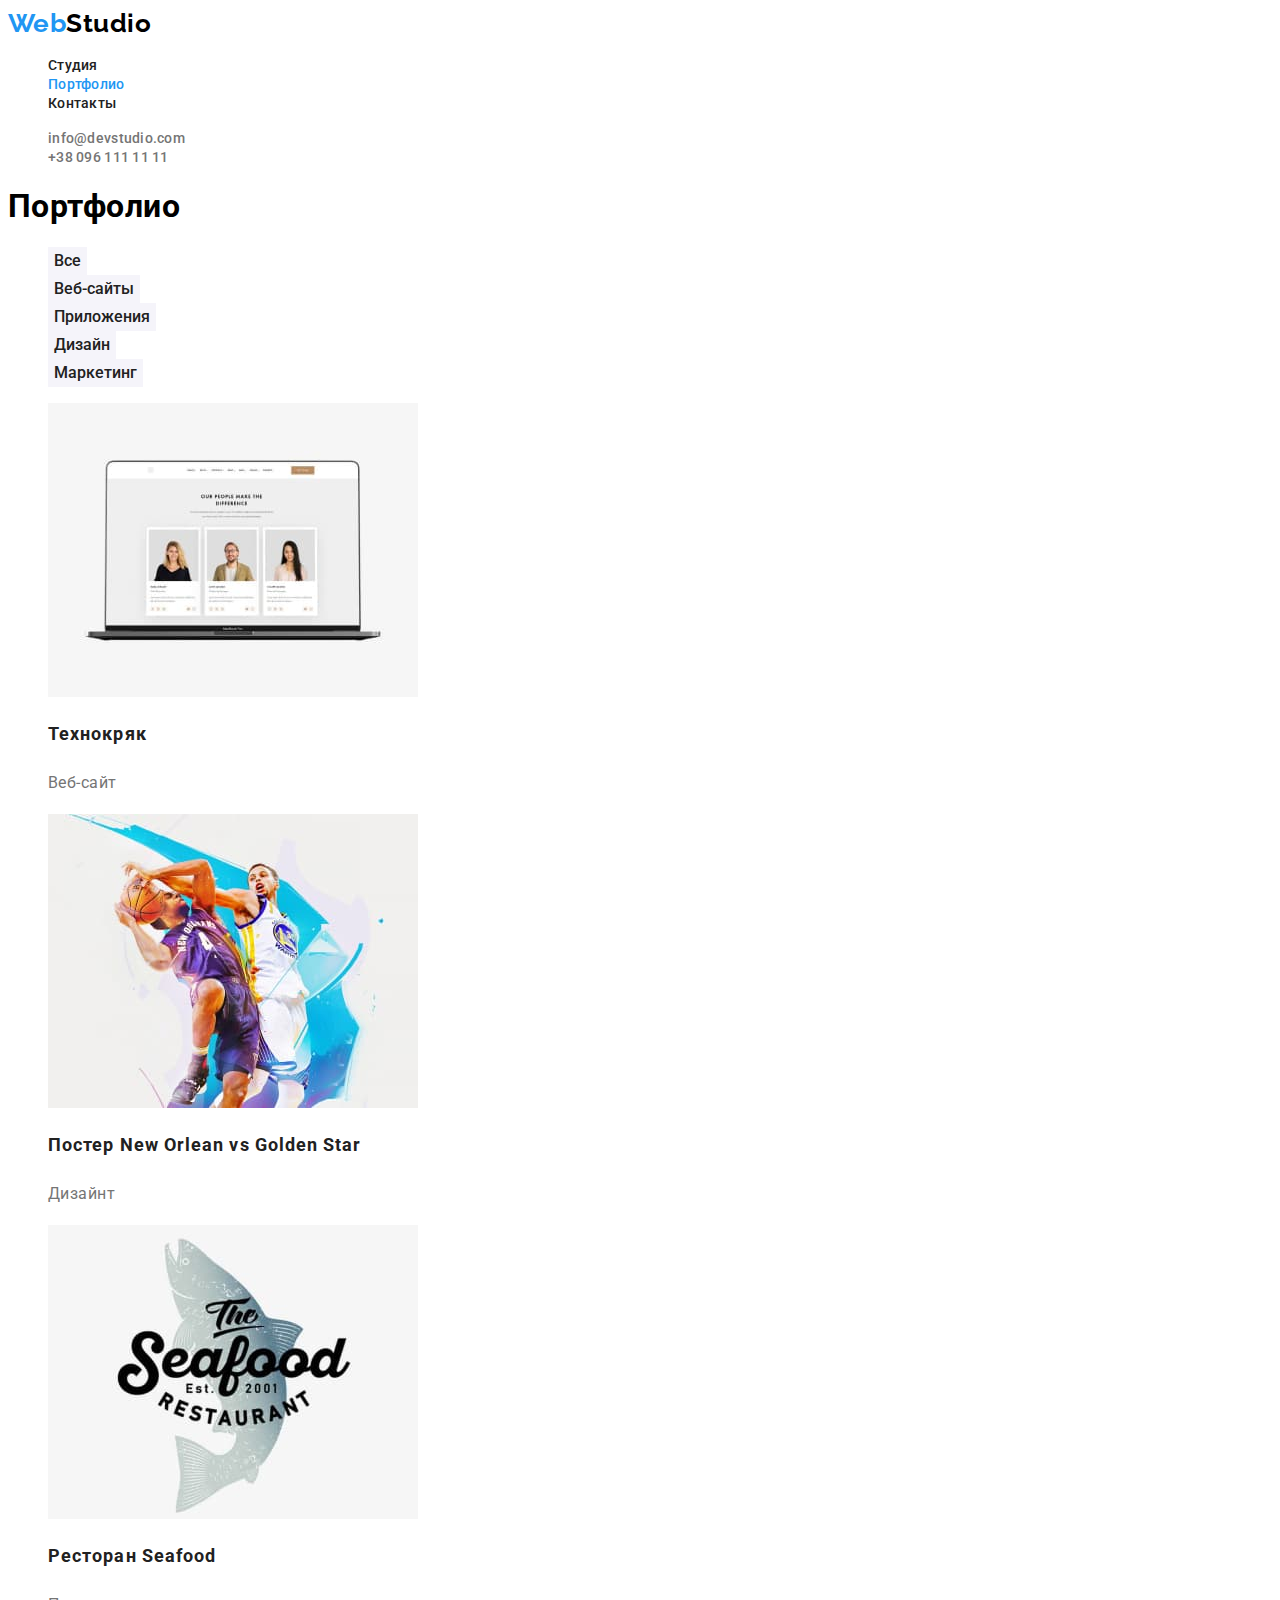
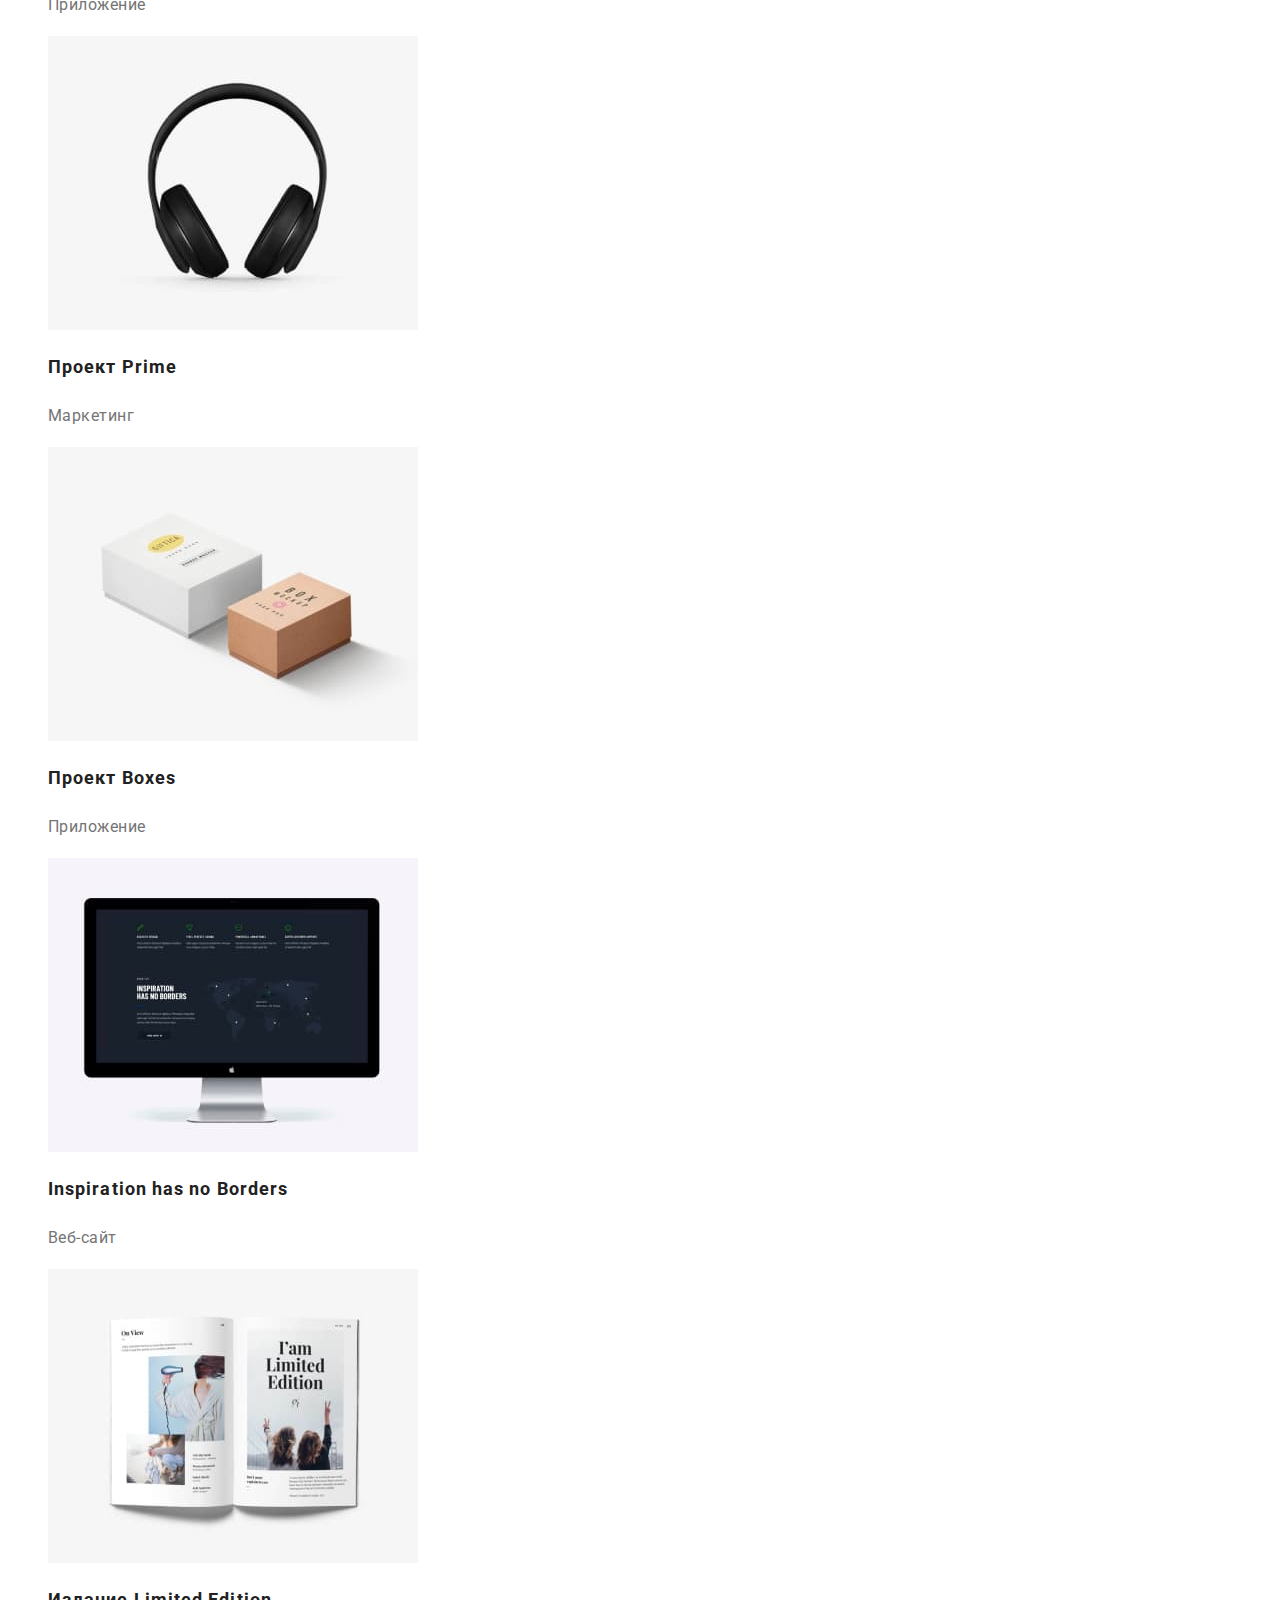
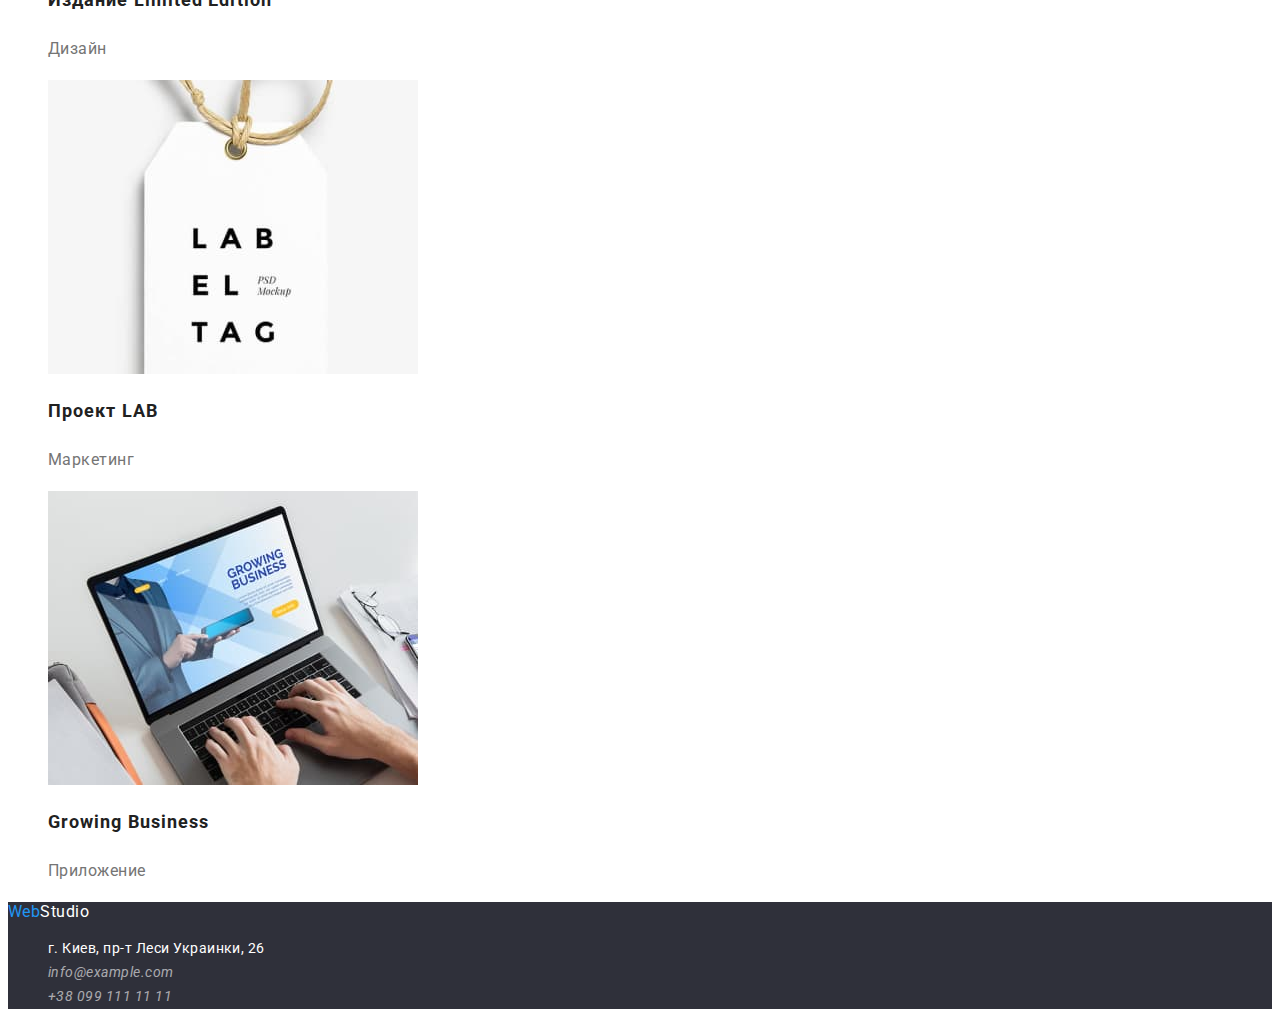
==== portfolio.html @ 9261a801 "new repository hw 03" ====
<!DOCTYPE html>
<html lang="ru">
  <head>
    <meta charset="UTF-8" />
    <meta http-equiv="X-UA-Compatible" content="IE=edge" />
    <meta name="viewport" content="width=device-width, initial-scale=1.0" />
    <title>Document</title>
    <link
      href="https://fonts.googleapis.com/css2?family=Raleway:wght@700&family=Roboto:wght@400;500;700;900&display=swap"
      rel="stylesheet"
    />
    <link rel="stylesheet" href="./css/styles.css" />
  </head>
  <body class="body">
    <!-- хедер -->
    <header class="site-heder">
      <nav>
        <a href="./index.html" class="logo"
          ><span class="logo-web">Web</span><span class="logo-studio">Studio</span></a
        >
        <ul>
          <li><a class="link-nav" href="./index.html">Студия</a></li>
          <li><a class="link-nav current" href="">Портфолио</a></li>
          <li><a class="link-nav" href="">Контакты</a></li>
        </ul>
      </nav>

      <ul>
        <li><a class="link-auth" href="mailto:info@devstudio.com">info@devstudio.com</a></li>
        <li><a class="link-auth" href="tel:+380961111111">+38 096 111 11 11</a></li>
      </ul>
    </header>
    <!-- розділ мейн -->
    <main>
      <!-- Портфолио -->
      <section>
        <h1>Портфолио</h1>
        <ul>
          <li><button class="btn" type="button">Все</button></li>
          <li><button class="btn" type="button">Веб-сайты</button></li>
          <li><button class="btn" type="button">Приложения</button></li>
          <li><button class="btn" type="button">Дизайн</button></li>
          <li><button class="btn" type="button">Маркетинг</button></li>
        </ul>
        <ul>
          <li>
            <a href="">
              <img src="./images/macbook.jpg" alt="people make the difference" width="370" />
              <h2 class="title-portfolio">Технокряк</h2>
              <p class="page-portfolio">Веб-сайт</p></a
            >
          </li>
          <li>
            <a href="">
              <img src="./images/basketball.jpg" alt="dynamic game" width="370" />
              <h2 class="title-portfolio">Постер New Orlean vs Golden Star</h2>
              <p class="page-portfolio">Дизайнт</p></a
            >
          </li>
          <li>
            <a href="">
              <img src="./images/restourant.jpg" alt="restaurant sign" width="370" />
              <h2 class="title-portfolio">Ресторан Seafood</h2>
              <p class="page-portfolio">Приложение</p></a
            >
          </li>
          <li>
            <a href="">
              <img src="./images/earphones.jpg" alt="black earphones" width="370" />
              <h2 class="title-portfolio">Проект Prime</h2>
              <p class="page-portfolio">Маркетинг</p></a
            >
          </li>
          <li>
            <a href="">
              <img src="./images/boxes.jpg" alt="two boxes" width="370" />
              <h2 class="title-portfolio">Проект Boxes</h2>
              <p class="page-portfolio">Приложение</p></a
            >
          </li>
          <li>
            <a href="">
              <img src="./images/monitor.jpg" alt="Inspiration" width="370" />
              <h2 class="title-portfolio">Inspiration has no Borders</h2>
              <p class="page-portfolio">Веб-сайт</p></a
            >
          </li>
          <li>
            <a href="">
              <img src="./images/book.jpg" alt="Limited Edition" width="370" />
              <h2 class="title-portfolio">Издание Limited Edition</h2>
              <p class="page-portfolio">Дизайн</p></a
            >
          </li>
          <li>
            <a href="">
              <img src="./images/labeltag.jpg" alt="label" width="370" />
              <h2 class="title-portfolio">Проект LAB</h2>
              <p class="page-portfolio">Маркетинг</p></a
            >
          </li>
          <li>
            <a href="">
              <img src="./images/notebook.jpg" alt="Growing Business" width="370" />
              <h2 class="title-portfolio">Growing Business</h2>
              <p class="page-portfolio">Приложение</p></a
            >
          </li>
        </ul>
      </section>
    </main>
    <!-- Футер -->
    <footer class="site-footer">
      <a href="./index.html"
        ><span class="logo-web">Web</span><span class="footer-studio">Studio</span></a
      >
      <address>
        <ul>
          <li>
            <a
              class="footer-address"
              href="https://goo.gl/maps/VeayQojqGneW1Sk49"
              target="_blank"
              rel="noreferrer noopener"
              >г. Киев, пр-т Леси Украинки, 26</a
            >
          </li>
          <li><a class="footer-data" href="mailto:info@example.com">info@example.com</a></li>
          <li><a class="footer-data" href="tel:+380991111111">+38 099 111 11 11</a></li>
        </ul>
      </address>
    </footer>
  </body>
</html>
---- css/styles.css ----
/* primary-text-color  #212121
secondary-text-color #757575
background-color #2196F3 #000000*/

:root {
    --primary-text-color: #212121;
    --secondary-text-color: #757575;
    --bg-hover-logo: #2196F3
}

/* BODY */
.body {
    --primary-text-color: #212121;
    font-family: Roboto, sans-serif;
    letter-spacing: 0.03em
}

a {text-decoration: none;}

ul {
    list-style: none;
}

/* HEDER */
.site-heder {
    background-color: #FFFFFF;
}
/* logo */
.logo-web {
    color: var(--bg-hover-logo);
}
.logo-studio {
    color: #000000;
}
.logo {
    font-family: 'Raleway';
        font-weight: 700;
        font-size: 26px;
        line-height: 1.19;

        text-decoration: none;
}

/* link-nav */
.link-nav {
    color: var(--primary-text-color);
  
        font-weight: 500;
        font-size: 14px;
        line-height: 1.14;
        letter-spacing: 0.02em;
        }
.link-nav.current {
    color: var(--bg-hover-logo);
}

.link-nav:hover,
.link-nav:focus {
    color: var(--bg-hover-logo);
}
/* link-auth */
.link-auth {
    color: var(--secondary-text-color);

        font-weight: 500;
        font-size: 14px;
        line-height: 1.14;
        letter-spacing: 0.02em;
}

.link-auth:hover,
.link-auth:focus {
    color: var(--bg-hover-logo);
}

/* HYRO */
.hyro {
    background-color: #2F303A;
}
.hyro-text {
    color: #FFFFFF;

        font-weight: 900;
        font-size: 44px;
        line-height: 1.36;
        text-align: center;
        letter-spacing: 0.06em;
        text-transform: uppercase;
}
.hyro-button {
    background-color: var(--bg-hover-logo);
    color: #FFFFFF;
    border: none;
    cursor: pointer;

        font-weight: 700;
        font-size: 16px;
        line-height: 1.88;
        letter-spacing: 0.06em;
        font-family: inherit;
  
}
/* about company */

.title-section {
    color: var(--primary-text-color);

        font-weight: 700;
        font-size: 14px;
        line-height: 1.14;
        text-transform: uppercase;
}
.text-section {
    color: var(--secondary-text-color);

        font-weight: 400;
        font-size: 14px;
        line-height: 1.71;
}
/* work */
.work {
    color: var(--primary-text-color);

        font-weight: 700;
        font-size: 36px;
        line-height: 1.17;
        text-align: center;
}
/* Team */
.team {
    background-color: #F5F4FA;

}
.title-team {
    color: var(--primary-text-color);

        font-weight: 700;
        font-size: 36px;
        line-height: 1.17;
        text-align: center;
}

.title-name {

        font-weight: 500;
        font-size: 16px;
        line-height: 1.19;
        text-align: center;
}
.text-team {
    color: var(--secondary-text-color);

            font-weight: 400;
            font-size: 16px;
            line-height: 1.19;
            text-align: center;
}
/* footer */
.site-footer {
    background-color: #2F303A;
}
.footer-studio {
    color: #FFFFFF;
}
.footer-address {
    color: #FFFFFF;


        font-weight: 400;
        font-size: 14px;
        line-height: 1.71;
        font-style: normal;
}
.footer-data {
    color: rgba(255, 255, 255, 0.6);

        font-weight: 400;
        font-size: 14px;
        line-height: 1.71;
}
.footer-data:hover,
.footer-data:focus {
    color: var(--bg-hover-logo);
}

/* second page */
/* section button */
.btn {background-color: rgba(245, 244, 250, 1);
color: var(--primary-text-color);
border: none;
cursor: pointer;

    font-weight: 500;
    font-size: 16px;
    line-height: 1.63;
    text-align: center;
    font-family: inherit;

}

.btn:hover,
.btn:focus {
    background-color: var(--bg-hover-logo);
    color: rgba(255, 255, 255, 1);
}


/* section portfolio */
.title-portfolio {
    color: var(--primary-text-color);


        font-weight: 700;
        font-size: 18px;
        line-height: 2;
        letter-spacing: 0.06em;
}
.page-portfolio {
    color: var(--secondary-text-color);

        font-weight: 400;
        font-size: 16px;
        line-height: 1.88;

}
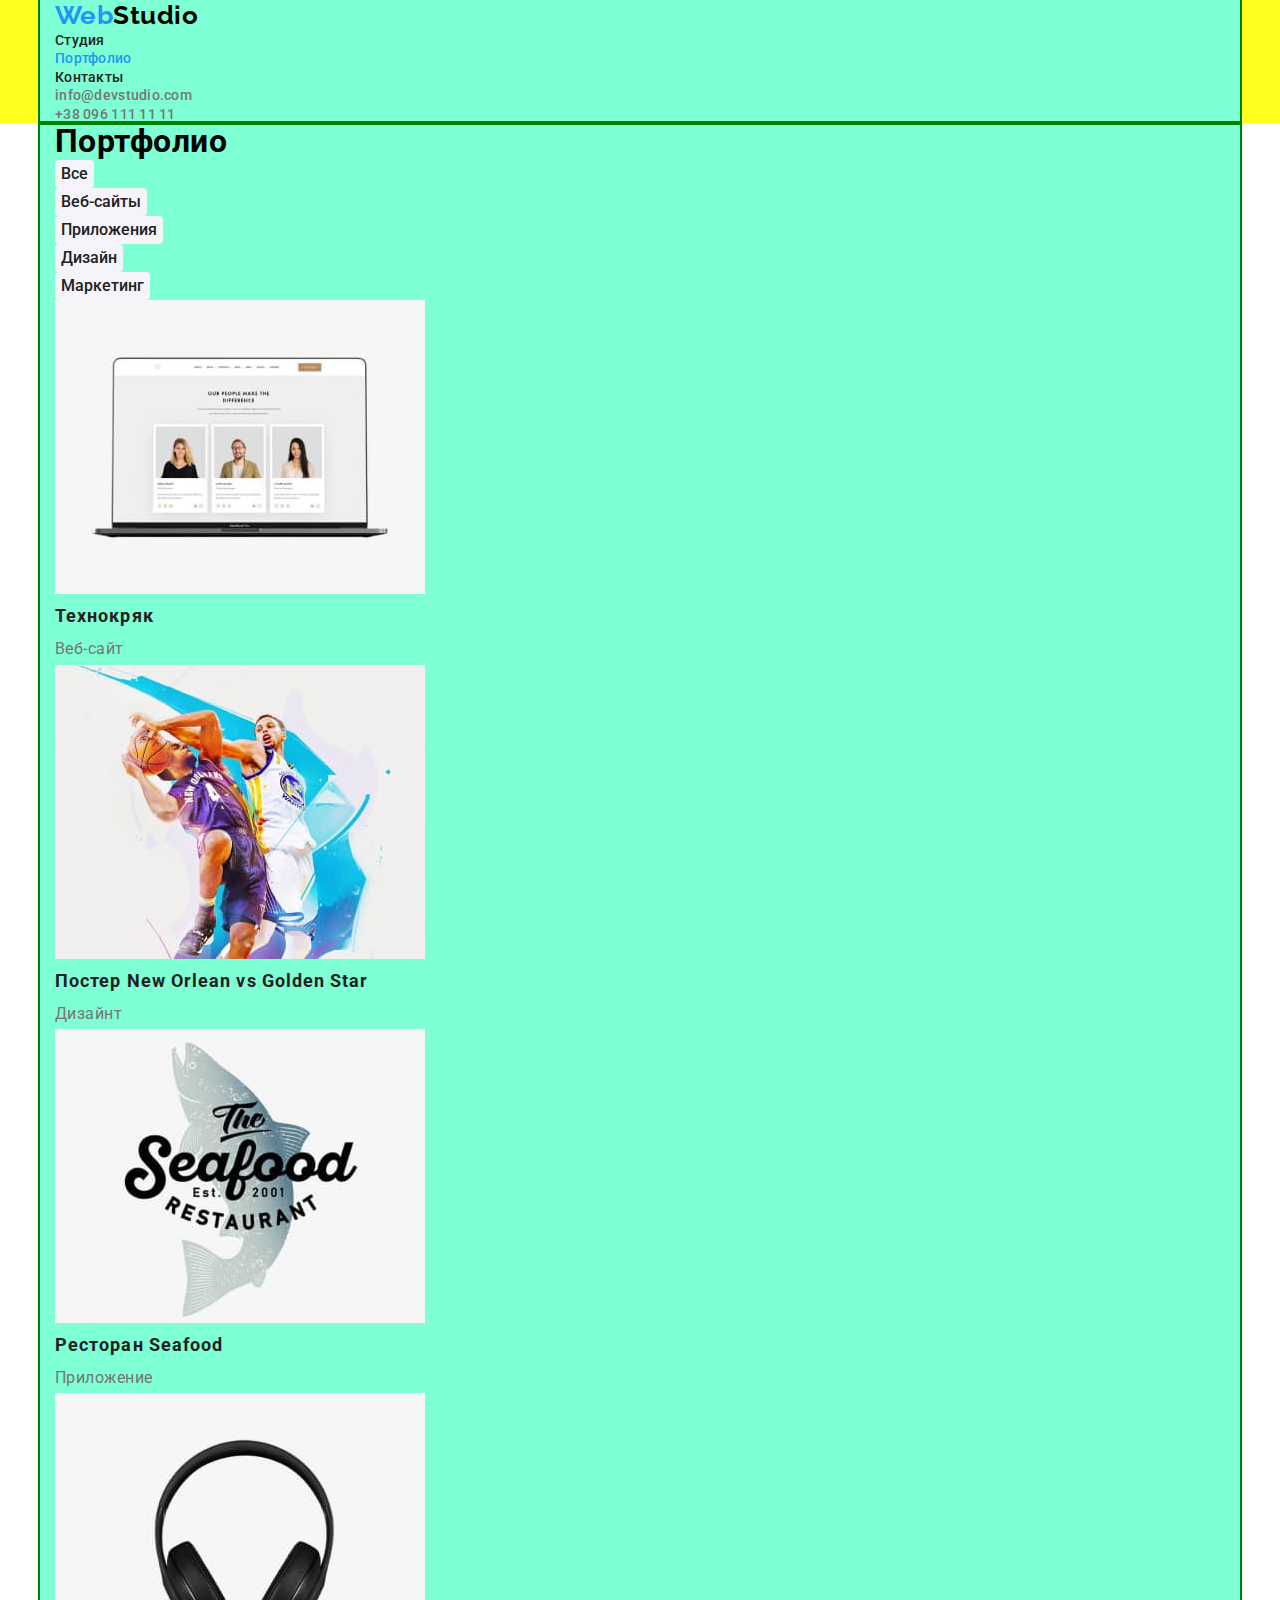
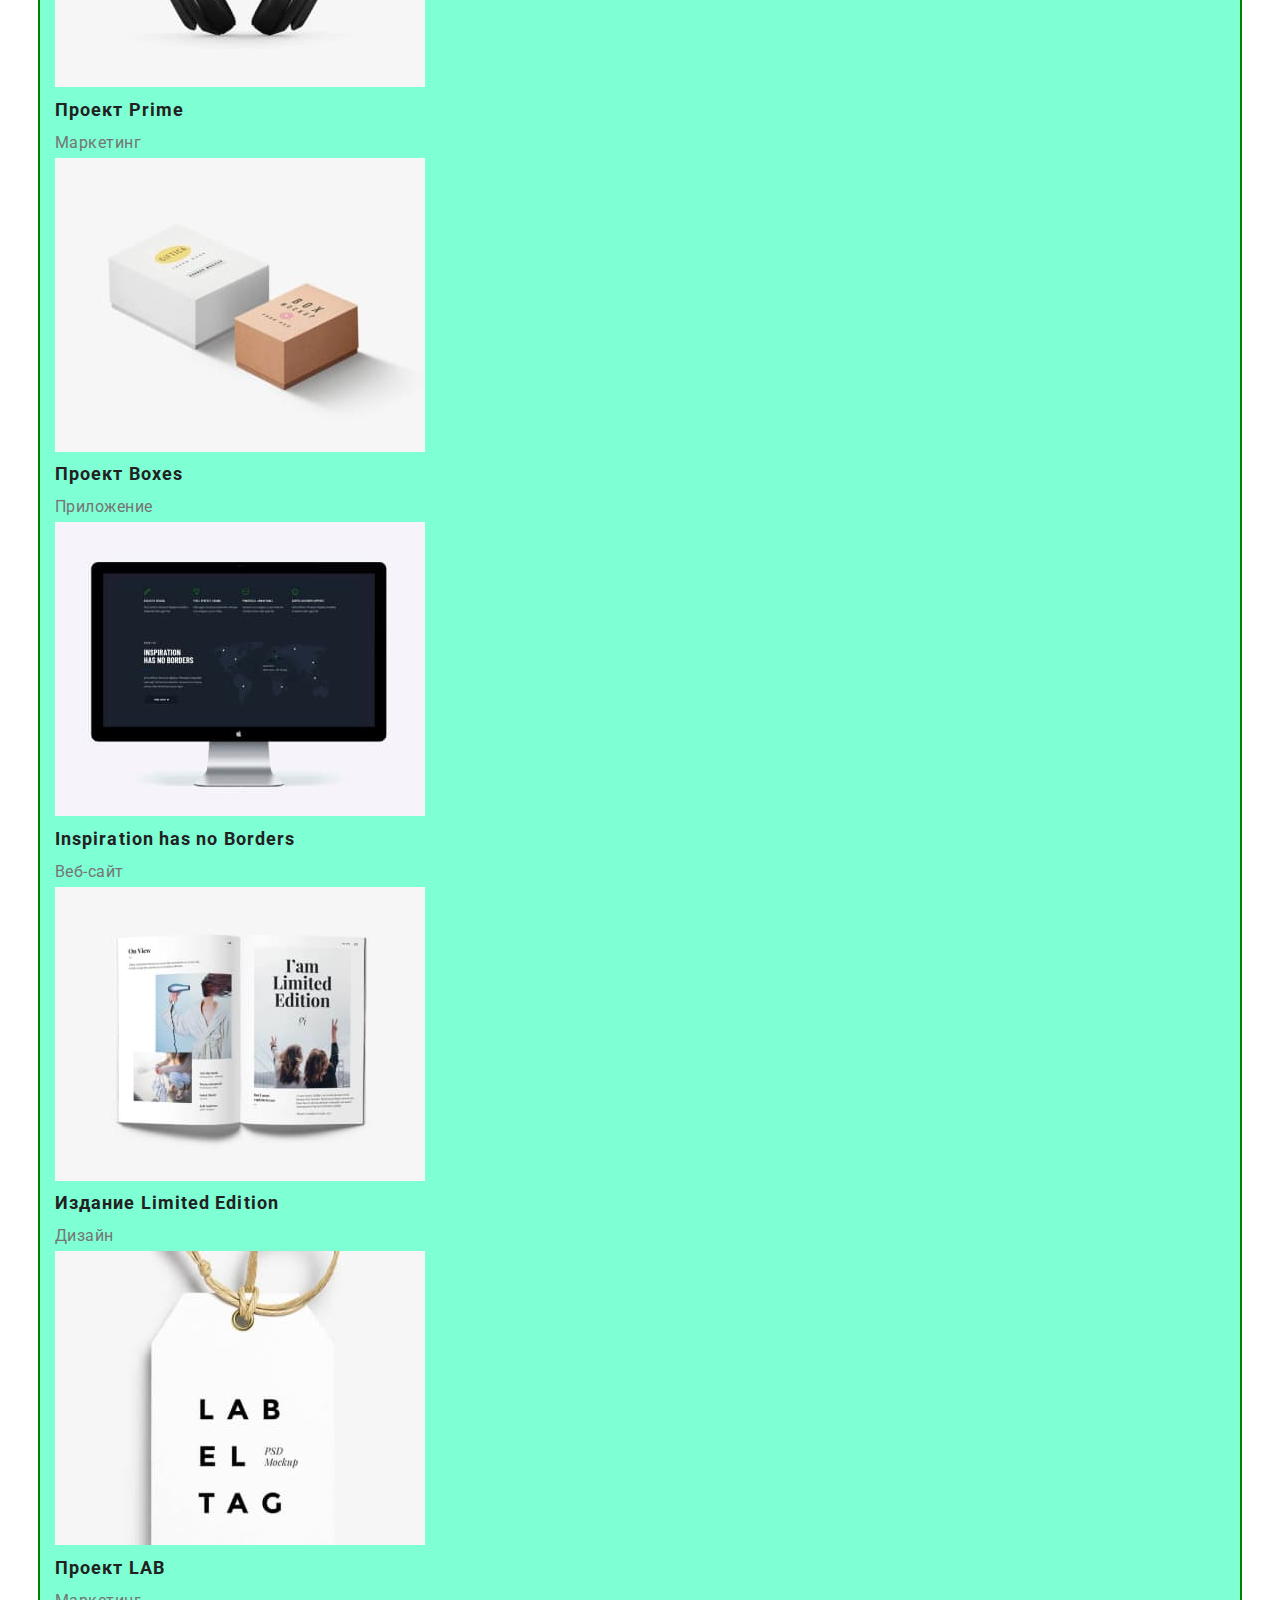
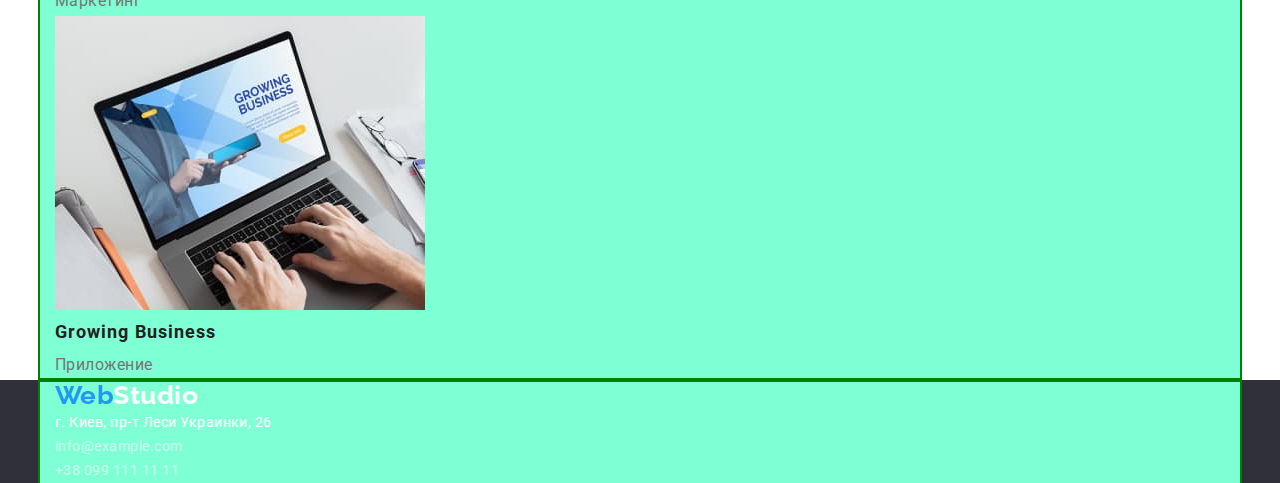
==== commit 5e961cd5: "first part" ====
--- a/portfolio.html
+++ b/portfolio.html
@@ -9,126 +9,136 @@
       href="https://fonts.googleapis.com/css2?family=Raleway:wght@700&family=Roboto:wght@400;500;700;900&display=swap"
       rel="stylesheet"
     />
+    <link
+      rel="stylesheet"
+      href="https://cdnjs.cloudflare.com/ajax/libs/modern-normalize/1.1.0/modern-normalize.min.css"
+    />
     <link rel="stylesheet" href="./css/styles.css" />
   </head>
   <body class="body">
     <!-- хедер -->
     <header class="site-heder">
-      <nav>
-        <a href="./index.html" class="logo"
-          ><span class="logo-web">Web</span><span class="logo-studio">Studio</span></a
-        >
+      <div class="container">
+        <nav>
+          <a href="./index.html" class="logo"
+            ><span class="logo-web">Web</span><span class="logo-studio">Studio</span></a
+          >
+          <ul>
+            <li><a class="link-nav" href="./index.html">Студия</a></li>
+            <li><a class="link-nav current" href="">Портфолио</a></li>
+            <li><a class="link-nav" href="">Контакты</a></li>
+          </ul>
+        </nav>
+
         <ul>
-          <li><a class="link-nav" href="./index.html">Студия</a></li>
-          <li><a class="link-nav current" href="">Портфолио</a></li>
-          <li><a class="link-nav" href="">Контакты</a></li>
+          <li><a class="link-auth" href="mailto:info@devstudio.com">info@devstudio.com</a></li>
+          <li><a class="link-auth" href="tel:+380961111111">+38 096 111 11 11</a></li>
         </ul>
-      </nav>
-
-      <ul>
-        <li><a class="link-auth" href="mailto:info@devstudio.com">info@devstudio.com</a></li>
-        <li><a class="link-auth" href="tel:+380961111111">+38 096 111 11 11</a></li>
-      </ul>
+      </div>
     </header>
     <!-- розділ мейн -->
     <main>
       <!-- Портфолио -->
       <section>
-        <h1>Портфолио</h1>
-        <ul>
-          <li><button class="btn" type="button">Все</button></li>
-          <li><button class="btn" type="button">Веб-сайты</button></li>
-          <li><button class="btn" type="button">Приложения</button></li>
-          <li><button class="btn" type="button">Дизайн</button></li>
-          <li><button class="btn" type="button">Маркетинг</button></li>
-        </ul>
-        <ul>
-          <li>
-            <a href="">
-              <img src="./images/macbook.jpg" alt="people make the difference" width="370" />
-              <h2 class="title-portfolio">Технокряк</h2>
-              <p class="page-portfolio">Веб-сайт</p></a
-            >
-          </li>
-          <li>
-            <a href="">
-              <img src="./images/basketball.jpg" alt="dynamic game" width="370" />
-              <h2 class="title-portfolio">Постер New Orlean vs Golden Star</h2>
-              <p class="page-portfolio">Дизайнт</p></a
-            >
-          </li>
-          <li>
-            <a href="">
-              <img src="./images/restourant.jpg" alt="restaurant sign" width="370" />
-              <h2 class="title-portfolio">Ресторан Seafood</h2>
-              <p class="page-portfolio">Приложение</p></a
-            >
-          </li>
-          <li>
-            <a href="">
-              <img src="./images/earphones.jpg" alt="black earphones" width="370" />
-              <h2 class="title-portfolio">Проект Prime</h2>
-              <p class="page-portfolio">Маркетинг</p></a
-            >
-          </li>
-          <li>
-            <a href="">
-              <img src="./images/boxes.jpg" alt="two boxes" width="370" />
-              <h2 class="title-portfolio">Проект Boxes</h2>
-              <p class="page-portfolio">Приложение</p></a
-            >
-          </li>
-          <li>
-            <a href="">
-              <img src="./images/monitor.jpg" alt="Inspiration" width="370" />
-              <h2 class="title-portfolio">Inspiration has no Borders</h2>
-              <p class="page-portfolio">Веб-сайт</p></a
-            >
-          </li>
-          <li>
-            <a href="">
-              <img src="./images/book.jpg" alt="Limited Edition" width="370" />
-              <h2 class="title-portfolio">Издание Limited Edition</h2>
-              <p class="page-portfolio">Дизайн</p></a
-            >
-          </li>
-          <li>
-            <a href="">
-              <img src="./images/labeltag.jpg" alt="label" width="370" />
-              <h2 class="title-portfolio">Проект LAB</h2>
-              <p class="page-portfolio">Маркетинг</p></a
-            >
-          </li>
-          <li>
-            <a href="">
-              <img src="./images/notebook.jpg" alt="Growing Business" width="370" />
-              <h2 class="title-portfolio">Growing Business</h2>
-              <p class="page-portfolio">Приложение</p></a
-            >
-          </li>
-        </ul>
+        <div class="container">
+          <h1>Портфолио</h1>
+          <ul>
+            <li><button class="btn" type="button">Все</button></li>
+            <li><button class="btn" type="button">Веб-сайты</button></li>
+            <li><button class="btn" type="button">Приложения</button></li>
+            <li><button class="btn" type="button">Дизайн</button></li>
+            <li><button class="btn" type="button">Маркетинг</button></li>
+          </ul>
+          <ul>
+            <li>
+              <a href="">
+                <img src="./images/macbook.jpg" alt="people make the difference" width="370" />
+                <h2 class="title-portfolio">Технокряк</h2>
+                <p class="page-portfolio">Веб-сайт</p></a
+              >
+            </li>
+            <li>
+              <a href="">
+                <img src="./images/basketball.jpg" alt="dynamic game" width="370" />
+                <h2 class="title-portfolio">Постер New Orlean vs Golden Star</h2>
+                <p class="page-portfolio">Дизайнт</p></a
+              >
+            </li>
+            <li>
+              <a href="">
+                <img src="./images/restourant.jpg" alt="restaurant sign" width="370" />
+                <h2 class="title-portfolio">Ресторан Seafood</h2>
+                <p class="page-portfolio">Приложение</p></a
+              >
+            </li>
+            <li>
+              <a href="">
+                <img src="./images/earphones.jpg" alt="black earphones" width="370" />
+                <h2 class="title-portfolio">Проект Prime</h2>
+                <p class="page-portfolio">Маркетинг</p></a
+              >
+            </li>
+            <li>
+              <a href="">
+                <img src="./images/boxes.jpg" alt="two boxes" width="370" />
+                <h2 class="title-portfolio">Проект Boxes</h2>
+                <p class="page-portfolio">Приложение</p></a
+              >
+            </li>
+            <li>
+              <a href="">
+                <img src="./images/monitor.jpg" alt="Inspiration" width="370" />
+                <h2 class="title-portfolio">Inspiration has no Borders</h2>
+                <p class="page-portfolio">Веб-сайт</p></a
+              >
+            </li>
+            <li>
+              <a href="">
+                <img src="./images/book.jpg" alt="Limited Edition" width="370" />
+                <h2 class="title-portfolio">Издание Limited Edition</h2>
+                <p class="page-portfolio">Дизайн</p></a
+              >
+            </li>
+            <li>
+              <a href="">
+                <img src="./images/labeltag.jpg" alt="label" width="370" />
+                <h2 class="title-portfolio">Проект LAB</h2>
+                <p class="page-portfolio">Маркетинг</p></a
+              >
+            </li>
+            <li>
+              <a href="">
+                <img src="./images/notebook.jpg" alt="Growing Business" width="370" />
+                <h2 class="title-portfolio">Growing Business</h2>
+                <p class="page-portfolio">Приложение</p></a
+              >
+            </li>
+          </ul>
+        </div>
       </section>
     </main>
     <!-- Футер -->
     <footer class="site-footer">
-      <a href="./index.html"
-        ><span class="logo-web">Web</span><span class="footer-studio">Studio</span></a
-      >
-      <address>
-        <ul>
-          <li>
-            <a
-              class="footer-address"
-              href="https://goo.gl/maps/VeayQojqGneW1Sk49"
-              target="_blank"
-              rel="noreferrer noopener"
-              >г. Киев, пр-т Леси Украинки, 26</a
-            >
-          </li>
-          <li><a class="footer-data" href="mailto:info@example.com">info@example.com</a></li>
-          <li><a class="footer-data" href="tel:+380991111111">+38 099 111 11 11</a></li>
-        </ul>
-      </address>
+      <div class="container">
+        <a href="./index.html" class="logo"
+          ><span class="logo-web">Web</span><span class="footer-studio">Studio</span></a
+        >
+        <address>
+          <ul>
+            <li>
+              <a
+                class="footer-address"
+                href="https://goo.gl/maps/VeayQojqGneW1Sk49"
+                target="_blank"
+                rel="noreferrer noopener"
+                >г. Киев, пр-т Леси Украинки, 26</a
+              >
+            </li>
+            <li><a class="footer-data" href="mailto:info@example.com">info@example.com</a></li>
+            <li><a class="footer-data" href="tel:+380991111111">+38 099 111 11 11</a></li>
+          </ul>
+        </address>
+      </div>
     </footer>
   </body>
 </html>
--- a/css/styles.css
+++ b/css/styles.css
@@ -1,6 +1,8 @@
 /* primary-text-color  #212121
 secondary-text-color #757575
 background-color #2196F3 #000000*/
+
+/* outline: 2px solid green */
 
 :root {
     --primary-text-color: #212121;
@@ -21,9 +23,25 @@
     list-style: none;
 }
 
+h1,h2,h3,p,ul {
+    margin: 0;
+    padding: 0;
+}
+.container {
+   
+    width: 1200px;
+    margin-right: auto;
+    margin-left: auto;
+    padding-right: 15px;
+    padding-left: 15px;
+
+    background-color: aquamarine;
+    outline: 2px solid green;
+}
+
 /* HEDER */
 .site-heder {
-    background-color: #FFFFFF;
+    background-color: #ffff20;
 }
 /* logo */
 .logo-web {
@@ -76,6 +94,7 @@
 /* HYRO */
 .hyro {
     background-color: #2F303A;
+    text-align: center;
 }
 .hyro-text {
     color: #FFFFFF;
@@ -83,9 +102,16 @@
         font-weight: 900;
         font-size: 44px;
         line-height: 1.36;
-        text-align: center;
+       
         letter-spacing: 0.06em;
         text-transform: uppercase;
+
+        
+        width: 696px;
+        height: 120px;
+        margin-right: auto;
+        margin-left: auto;
+        margin-bottom: 30px;
 }
 .hyro-button {
     background-color: var(--bg-hover-logo);
@@ -98,6 +124,10 @@
         line-height: 1.88;
         letter-spacing: 0.06em;
         font-family: inherit;
+
+    width: 200px;
+    height: 50px;
+    border-radius: 4px;
   
 }
 /* about company */
@@ -109,6 +139,8 @@
         font-size: 14px;
         line-height: 1.14;
         text-transform: uppercase;
+
+        margin-bottom: 10px;
 }
 .text-section {
     color: var(--secondary-text-color);
@@ -125,8 +157,10 @@
         font-size: 36px;
         line-height: 1.17;
         text-align: center;
-}
-/* Team */
+
+        margin-bottom: 50px;
+}
+/* TEAM */
 .team {
     background-color: #F5F4FA;
 
@@ -138,6 +172,8 @@
         font-size: 36px;
         line-height: 1.17;
         text-align: center;
+
+        margin-bottom: 50px;
 }
 
 .title-name {
@@ -146,6 +182,8 @@
         font-size: 16px;
         line-height: 1.19;
         text-align: center;
+
+        margin-bottom: 10px;
 }
 .text-team {
     color: var(--secondary-text-color);
@@ -154,6 +192,8 @@
             font-size: 16px;
             line-height: 1.19;
             text-align: center;
+
+            margin-bottom: 30px;
 }
 /* footer */
 .site-footer {
@@ -170,6 +210,7 @@
         font-size: 14px;
         line-height: 1.71;
         font-style: normal;
+
 }
 .footer-data {
     color: rgba(255, 255, 255, 0.6);
@@ -177,6 +218,8 @@
         font-weight: 400;
         font-size: 14px;
         line-height: 1.71;
+        font-style: normal;
+
 }
 .footer-data:hover,
 .footer-data:focus {
@@ -196,6 +239,8 @@
     text-align: center;
     font-family: inherit;
 
+    border-radius: 4px;
+
 }
 
 .btn:hover,
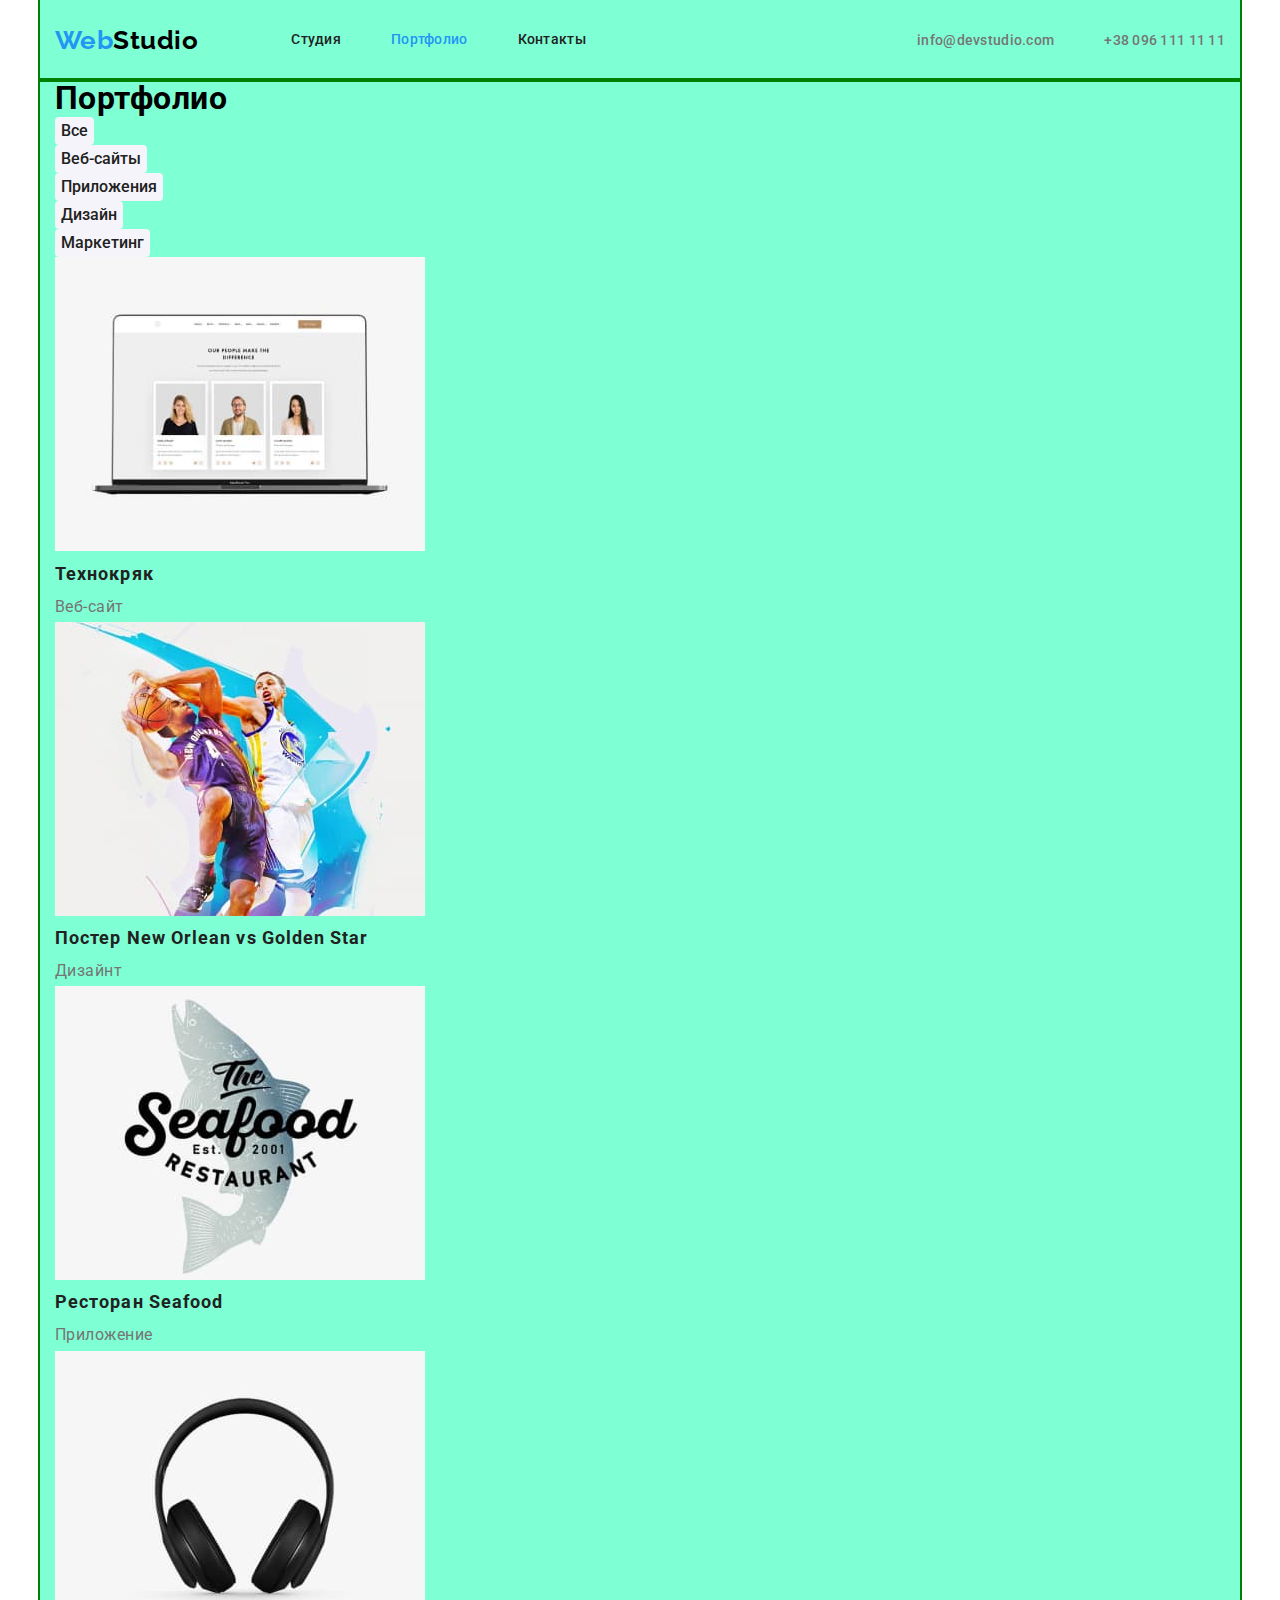
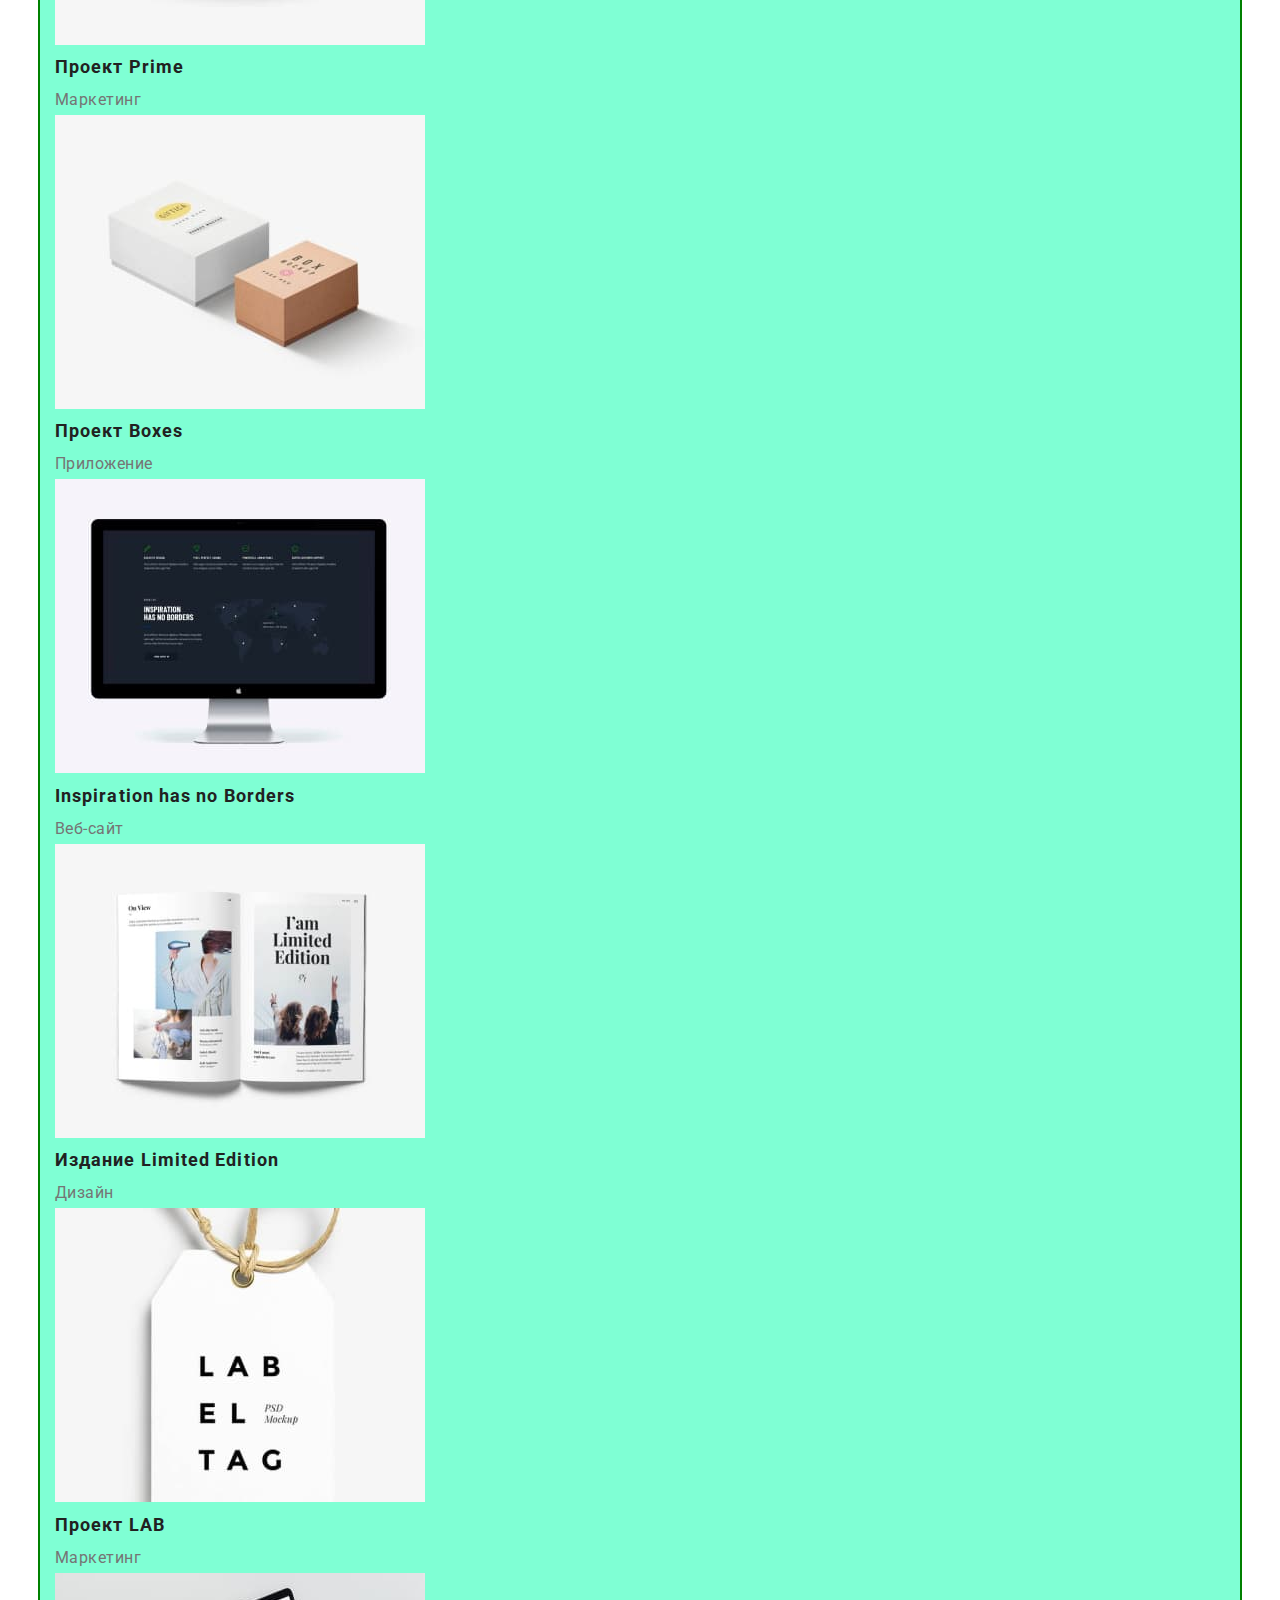
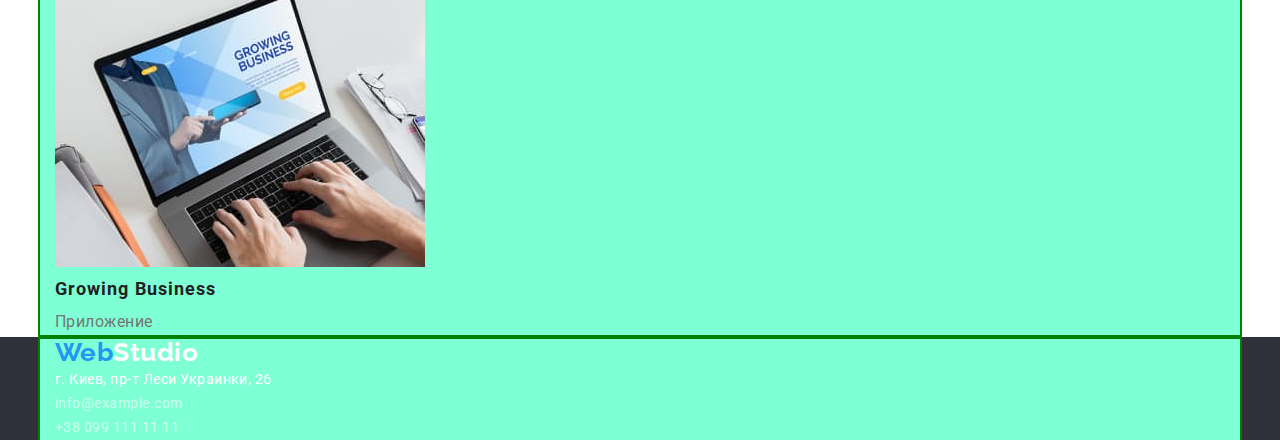
==== commit bb100ed9: "flex heder" ====
--- a/portfolio.html
+++ b/portfolio.html
@@ -18,21 +18,23 @@
   <body class="body">
     <!-- хедер -->
     <header class="site-heder">
-      <div class="container">
-        <nav>
+      <div class="container main-heder">
+        <nav class="nav-title">
           <a href="./index.html" class="logo"
             ><span class="logo-web">Web</span><span class="logo-studio">Studio</span></a
           >
-          <ul>
-            <li><a class="link-nav" href="./index.html">Студия</a></li>
-            <li><a class="link-nav current" href="">Портфолио</a></li>
-            <li><a class="link-nav" href="">Контакты</a></li>
+          <ul class="nav">
+            <li class="item"><a class="link-nav" href="./index.html">Студия</a></li>
+            <li class="item"><a class="link-nav current" href="">Портфолио</a></li>
+            <li class="item"><a class="link-nav" href="">Контакты</a></li>
           </ul>
         </nav>
 
-        <ul>
-          <li><a class="link-auth" href="mailto:info@devstudio.com">info@devstudio.com</a></li>
-          <li><a class="link-auth" href="tel:+380961111111">+38 096 111 11 11</a></li>
+        <ul class="auth">
+          <li class="item">
+            <a class="link-auth" href="mailto:info@devstudio.com">info@devstudio.com</a>
+          </li>
+          <li class="item"><a class="link-auth" href="tel:+380961111111">+38 096 111 11 11</a></li>
         </ul>
       </div>
     </header>
--- a/css/styles.css
+++ b/css/styles.css
@@ -40,9 +40,15 @@
 }
 
 /* HEDER */
-.site-heder {
-    background-color: #ffff20;
-}
+
+
+/* Main-heder */
+.main-heder,
+.nav-title {
+    display: flex;
+    align-items: center;
+}
+
 /* logo */
 .logo-web {
     color: var(--bg-hover-logo);
@@ -51,6 +57,8 @@
     color: #000000;
 }
 .logo {
+    margin-right: 93px;
+
     font-family: 'Raleway';
         font-weight: 700;
         font-size: 26px;
@@ -60,8 +68,21 @@
 }
 
 /* link-nav */
+.nav {
+    display: flex;
+}
+
+
+.nav .item:not(:last-child) {
+    margin-right: 50px;
+}
+
 .link-nav {
-    color: var(--primary-text-color);
+    display: block;
+    padding-top: 32px;
+    padding-bottom: 32px;
+
+        color: var(--primary-text-color);
   
         font-weight: 500;
         font-size: 14px;
@@ -76,8 +97,21 @@
 .link-nav:focus {
     color: var(--bg-hover-logo);
 }
+
 /* link-auth */
+
+.auth {
+    display: flex;
+    margin-left: auto;
+}
+
+.auth .item + .item {
+    margin-left: 50px;
+}
+
 .link-auth {
+
+
     color: var(--secondary-text-color);
 
         font-weight: 500;
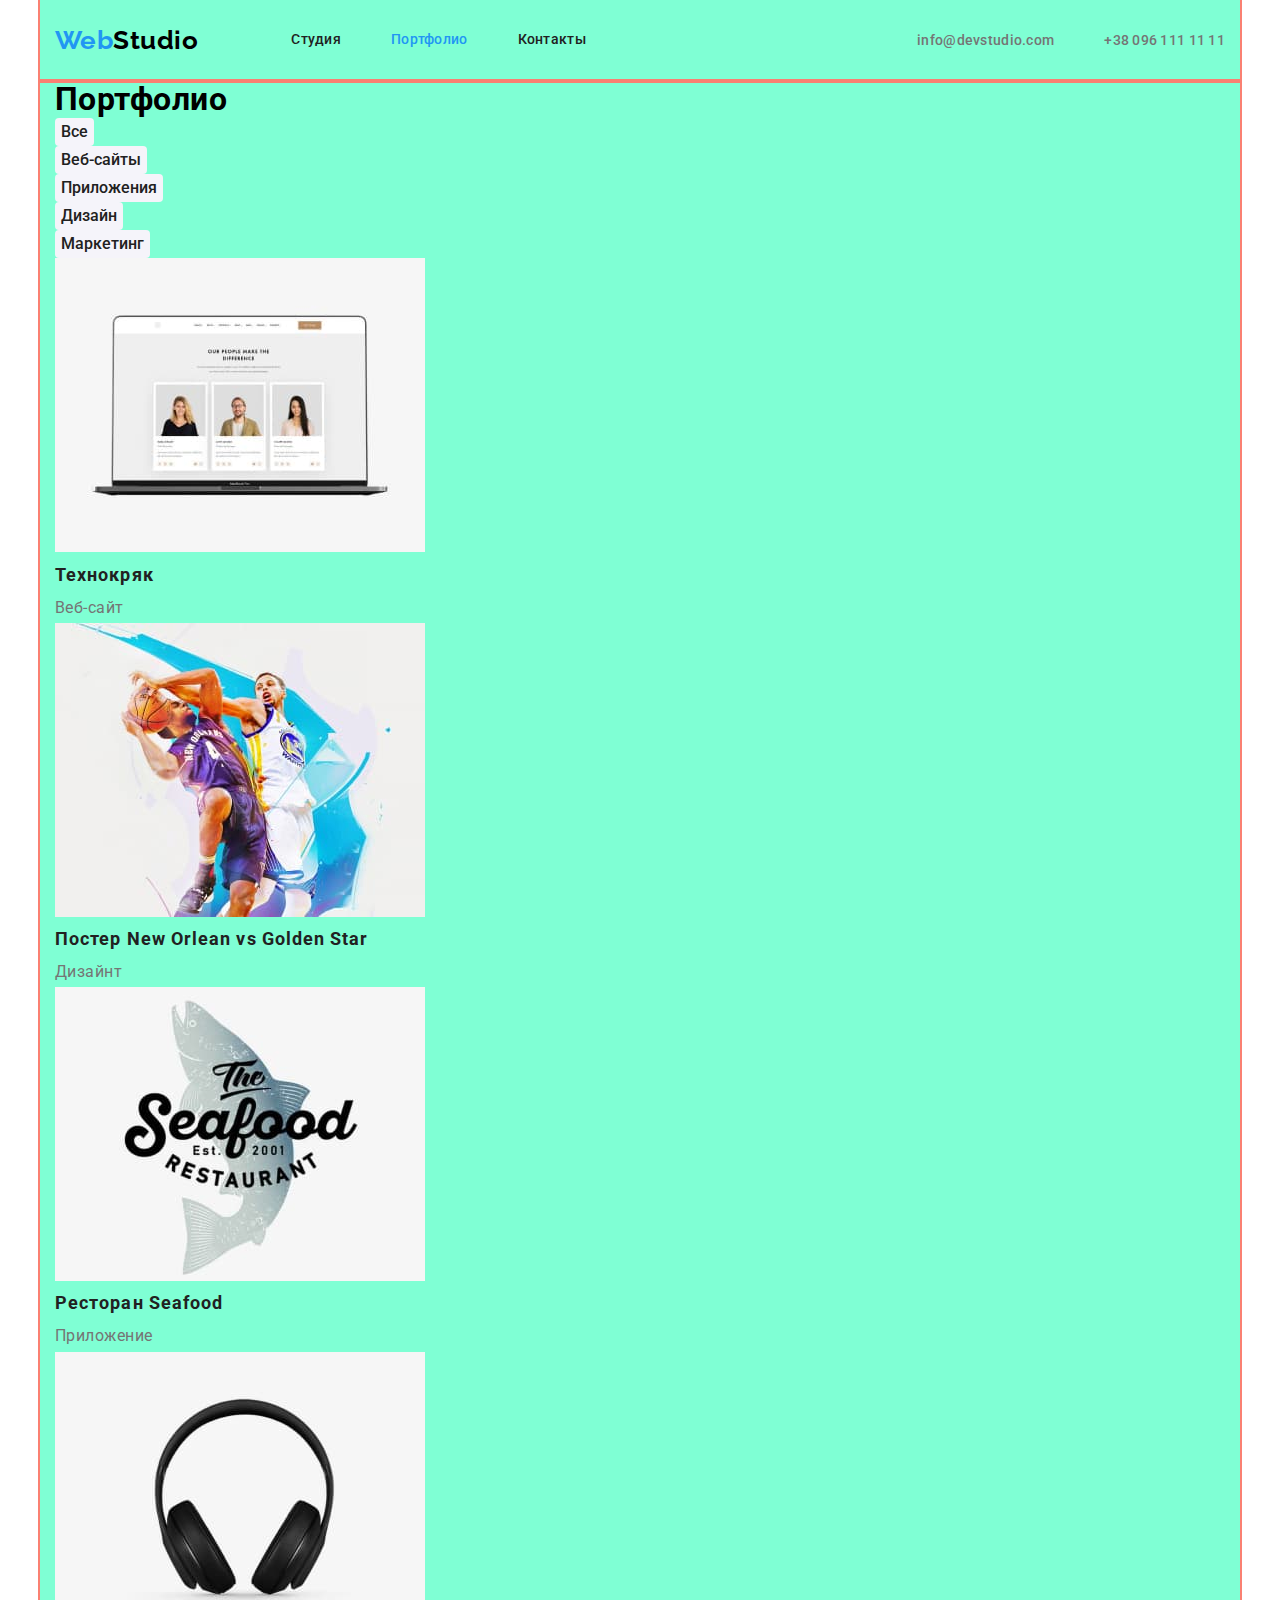
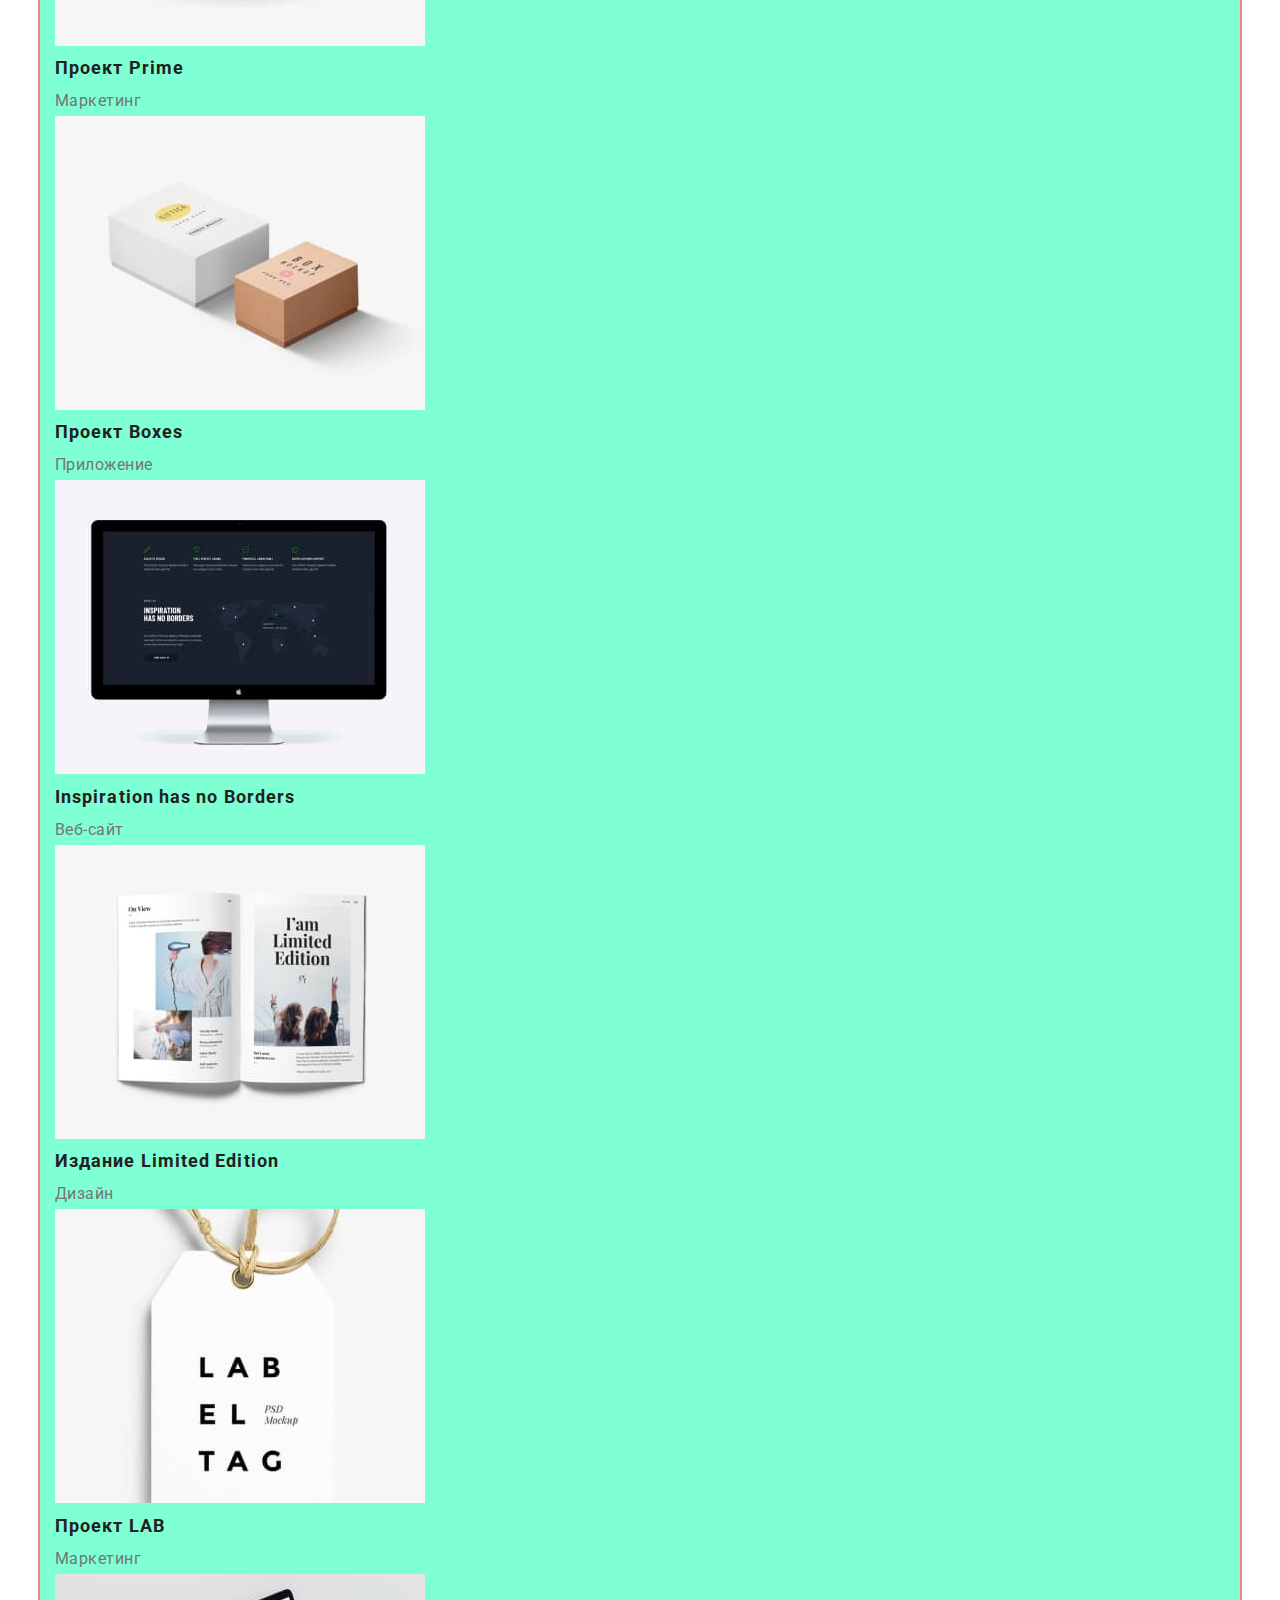
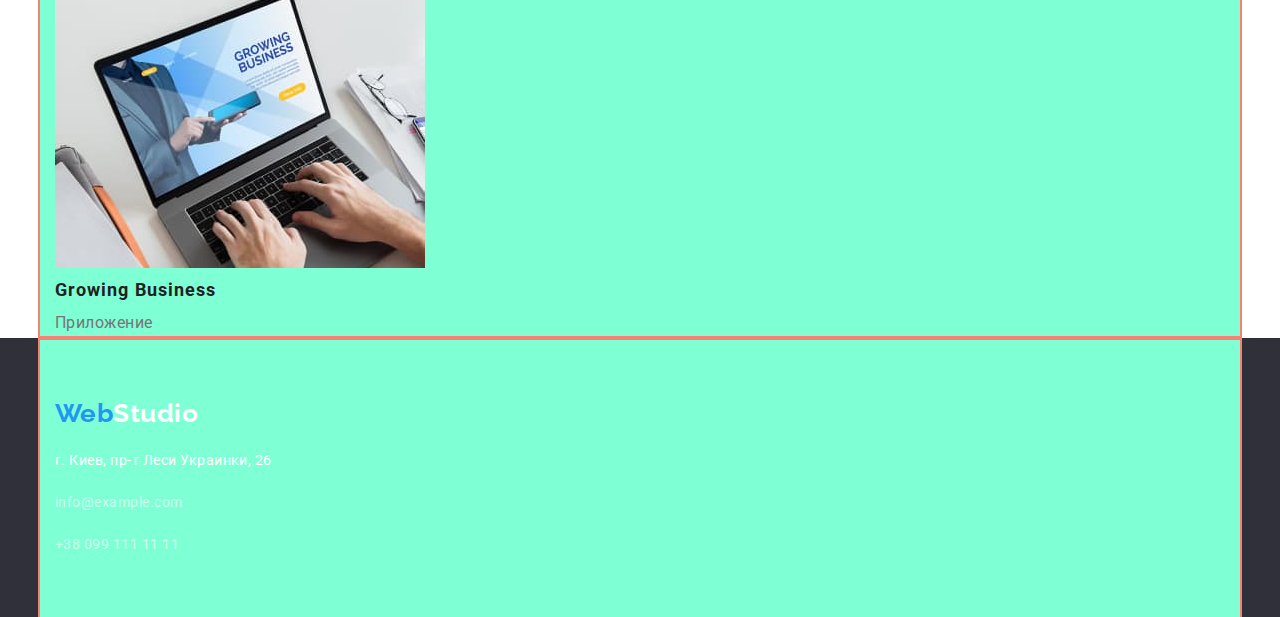
==== commit a8b0182b: "flex first page + footer+ heder" ====
--- a/portfolio.html
+++ b/portfolio.html
@@ -121,13 +121,13 @@
     </main>
     <!-- Футер -->
     <footer class="site-footer">
-      <div class="container">
-        <a href="./index.html" class="logo"
+      <div class="container footer-flex">
+        <a href="./index.html" class="logo link-flex"
           ><span class="logo-web">Web</span><span class="footer-studio">Studio</span></a
         >
-        <address>
-          <ul>
-            <li>
+        <address class="address">
+          <ul class="flex-address">
+            <li class="link-address">
               <a
                 class="footer-address"
                 href="https://goo.gl/maps/VeayQojqGneW1Sk49"
@@ -136,8 +136,12 @@
                 >г. Киев, пр-т Леси Украинки, 26</a
               >
             </li>
-            <li><a class="footer-data" href="mailto:info@example.com">info@example.com</a></li>
-            <li><a class="footer-data" href="tel:+380991111111">+38 099 111 11 11</a></li>
+            <li class="link-address">
+              <a class="footer-data" href="mailto:info@example.com">info@example.com</a>
+            </li>
+            <li class="link-address">
+              <a class="footer-data" href="tel:+380991111111">+38 099 111 11 11</a>
+            </li>
           </ul>
         </address>
       </div>
--- a/css/styles.css
+++ b/css/styles.css
@@ -2,7 +2,6 @@
 secondary-text-color #757575
 background-color #2196F3 #000000*/
 
-/* outline: 2px solid green */
 
 :root {
     --primary-text-color: #212121;
@@ -23,10 +22,10 @@
     list-style: none;
 }
 
-h1,h2,h3,p,ul {
+h1,h2,h3,p,ul { 
     margin: 0;
     padding: 0;
-}
+} 
 .container {
    
     width: 1200px;
@@ -36,13 +35,16 @@
     padding-left: 15px;
 
     background-color: aquamarine;
-    outline: 2px solid green;
+    outline: 2px solid salmon;
 }
 
 /* HEDER */
 
 
 /* Main-heder */
+.container.main-heder {
+    border-bottom: 1px solid #ECECEC;
+}
 .main-heder,
 .nav-title {
     display: flex;
@@ -130,6 +132,7 @@
     background-color: #2F303A;
     text-align: center;
 }
+
 .hyro-text {
     color: #FFFFFF;
 
@@ -140,12 +143,11 @@
         letter-spacing: 0.06em;
         text-transform: uppercase;
 
-        
         width: 696px;
         height: 120px;
         margin-right: auto;
         margin-left: auto;
-        margin-bottom: 30px;
+
 }
 .hyro-button {
     background-color: var(--bg-hover-logo);
@@ -162,11 +164,27 @@
     width: 200px;
     height: 50px;
     border-radius: 4px;
+
   
 }
 /* about company */
 
+.benefits {
+    display: flex;
+    padding-top: 94px;
+    padding-bottom: 94px;
+    width: calc((100%-90px) / 4);
+
+}
+.benefit-item { 
+    margin-right: 30px;
+}
+.benefit-item:last-child {
+    margin-right: 0px;
+}
+
 .title-section {
+
     color: var(--primary-text-color);
 
         font-weight: 700;
@@ -177,13 +195,29 @@
         margin-bottom: 10px;
 }
 .text-section {
+
+
     color: var(--secondary-text-color);
-
+        width: 270px;
         font-weight: 400;
         font-size: 14px;
         line-height: 1.71;
 }
 /* work */
+
+.work-item {
+    display: flex;
+    padding-bottom: 94px;
+    
+}
+.work-image {
+    margin-right: 30px;
+}
+
+.work-image:last-child {
+    margin-right: 0px;
+}
+
 .work {
     color: var(--primary-text-color);
 
@@ -200,6 +234,9 @@
 
 }
 .title-team {
+
+        padding-top: 94px;
+
     color: var(--primary-text-color);
 
         font-weight: 700;
@@ -208,6 +245,21 @@
         text-align: center;
 
         margin-bottom: 50px;
+}
+
+.team-item {
+    display: flex;
+
+}
+
+.team-image {
+
+        padding-bottom: 94px;
+        width: calc((100%-90px) / 4);
+        margin-right: 30px;
+}
+.team-image:last-child {
+    margin-right: 0;
 }
 
 .title-name {
@@ -216,7 +268,7 @@
         font-size: 16px;
         line-height: 1.19;
         text-align: center;
-
+        margin-top: 30px;
         margin-bottom: 10px;
 }
 .text-team {
@@ -230,13 +282,40 @@
             margin-bottom: 30px;
 }
 /* footer */
+
+.footer-flex {
+
+display: flex;
+padding-top: 60px;
+      margin-right: auto;
+      flex-direction: column;
+}
+.link-flex {
+    display: flex;
+    margin-right: auto;
+    margin-bottom: 20px;
+}
+
 .site-footer {
     background-color: #2F303A;
 }
 .footer-studio {
     color: #FFFFFF;
 }
+
+.address {
+    font-family: Roboto, sans-serif;
+}
+.flex-address {
+    display: flex;
+    flex-direction: column;
+    margin-right: auto;
+    padding-bottom: 60px;
+}
+
 .footer-address {
+
+        display: block;        
     color: #FFFFFF;
 
 
@@ -246,15 +325,24 @@
         font-style: normal;
 
 }
+
+.link-address:not(:last-child) {
+    margin-bottom: 9px;
+}
+
 .footer-data {
+
+        display: block;
+        margin-top: 9px;
     color: rgba(255, 255, 255, 0.6);
 
         font-weight: 400;
         font-size: 14px;
         line-height: 1.71;
         font-style: normal;
-
-}
+}
+
+
 .footer-data:hover,
 .footer-data:focus {
     color: var(--bg-hover-logo);
@@ -301,4 +389,4 @@
         font-size: 16px;
         line-height: 1.88;
 
-}+}
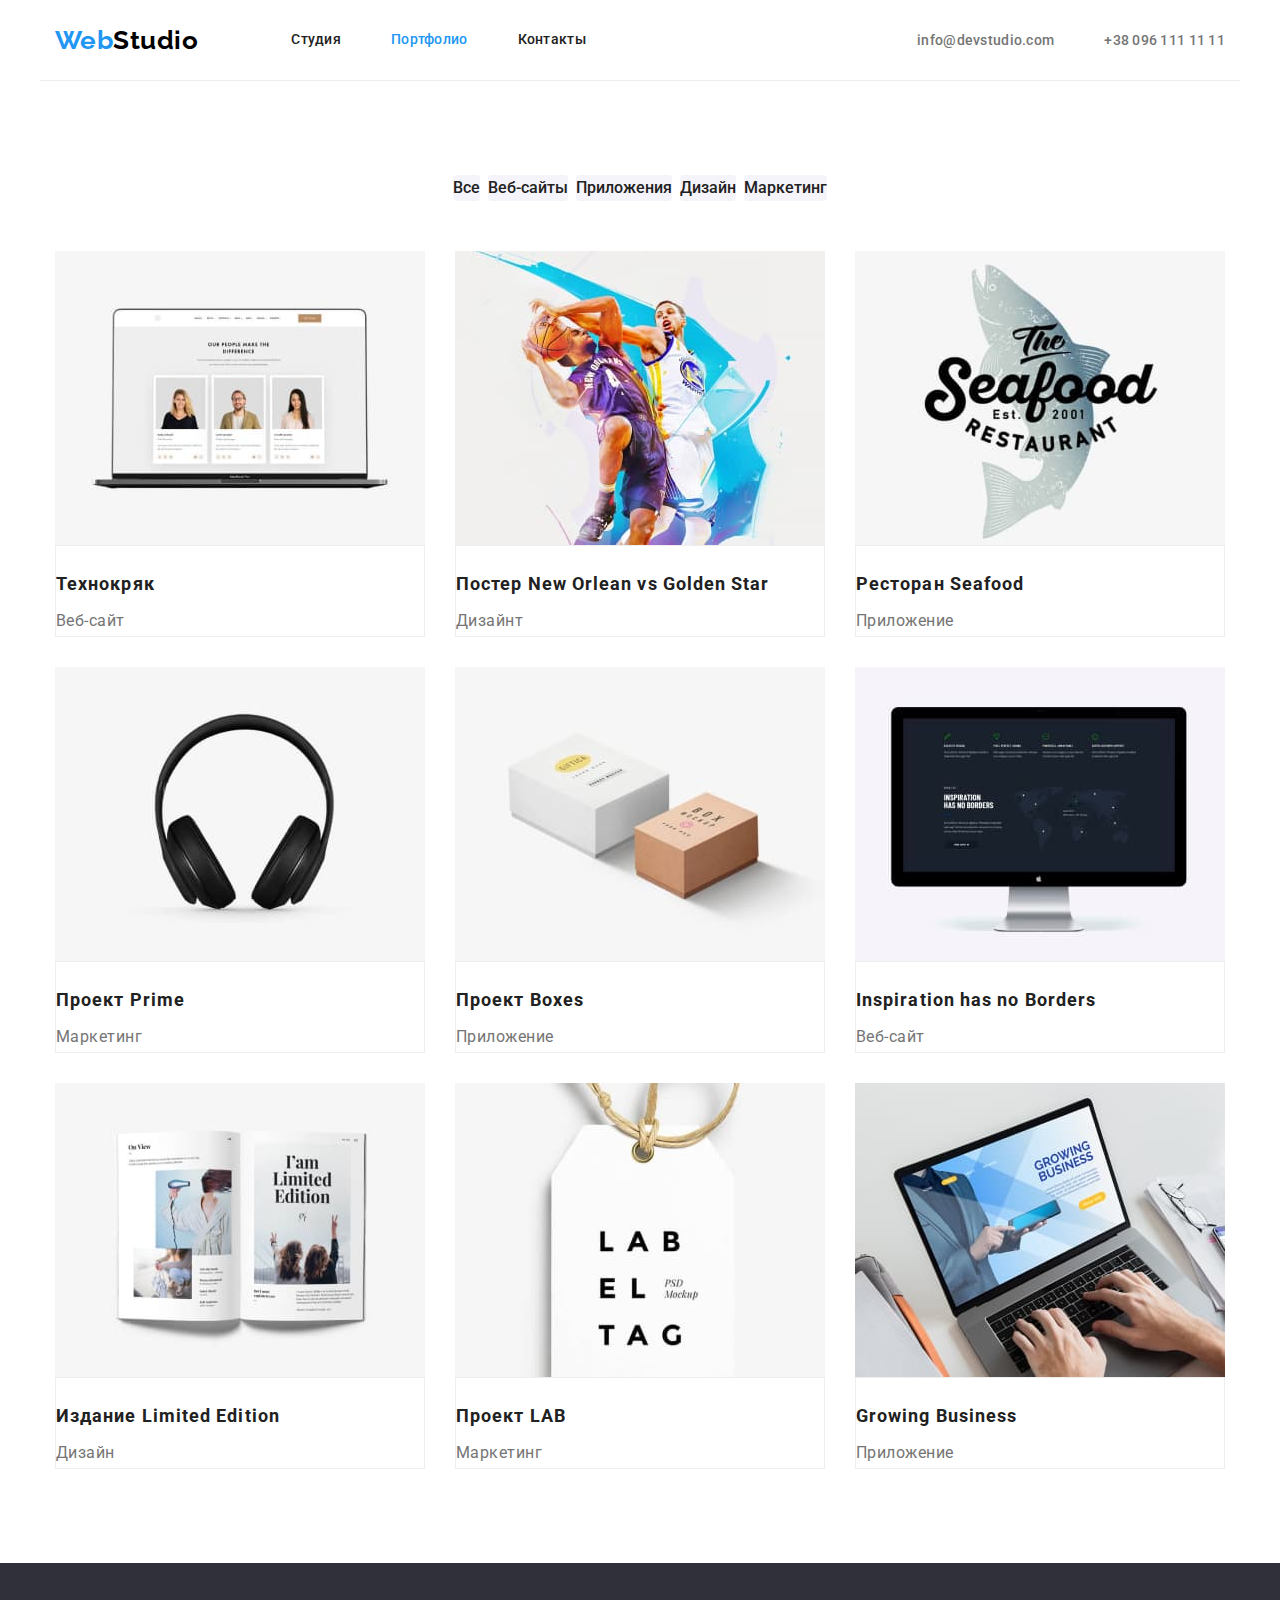
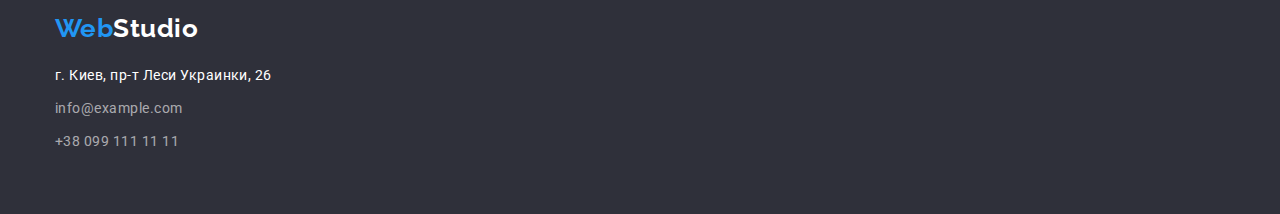
==== commit a2561e5c: "flex all file" ====
--- a/portfolio.html
+++ b/portfolio.html
@@ -41,93 +41,93 @@
     <!-- розділ мейн -->
     <main>
       <!-- Портфолио -->
-      <section>
+      <section class="section">
         <div class="container">
-          <h1>Портфолио</h1>
-          <ul>
-            <li><button class="btn" type="button">Все</button></li>
-            <li><button class="btn" type="button">Веб-сайты</button></li>
-            <li><button class="btn" type="button">Приложения</button></li>
-            <li><button class="btn" type="button">Дизайн</button></li>
-            <li><button class="btn" type="button">Маркетинг</button></li>
+          <h1 class="visually-hidden">Портфолио</h1>
+          <ul class="btn-flex">
+            <li class="btn-flex-element"><button class="btn" type="button">Все</button></li>
+            <li class="btn-flex-element"><button class="btn" type="button">Веб-сайты</button></li>
+            <li class="btn-flex-element"><button class="btn" type="button">Приложения</button></li>
+            <li class="btn-flex-element"><button class="btn" type="button">Дизайн</button></li>
+            <li class="btn-flex-element"><button class="btn" type="button">Маркетинг</button></li>
           </ul>
-          <ul>
-            <li>
+          <ul class="flex-container">
+            <li class="flex-element">
               <a href="">
-                <img src="./images/macbook.jpg" alt="people make the difference" width="370" />
-                <h2 class="title-portfolio">Технокряк</h2>
+                <img class="img" src="./images/macbook.jpg" alt="people make the difference" width="370" height="294"/>
+               <div class="imeges"> <h2 class="title-portfolio">Технокряк</h2>
                 <p class="page-portfolio">Веб-сайт</p></a
-              >
+              ></div>
             </li>
-            <li>
+            <li class="flex-element">
               <a href="">
-                <img src="./images/basketball.jpg" alt="dynamic game" width="370" />
-                <h2 class="title-portfolio">Постер New Orlean vs Golden Star</h2>
+                <img class="img" src="./images/basketball.jpg" alt="dynamic game" width="370" height="294"/>
+               <div class="imeges"> <h2 class="title-portfolio">Постер New Orlean vs Golden Star</h2>
                 <p class="page-portfolio">Дизайнт</p></a
-              >
+              ></div>
             </li>
-            <li>
+            <li class="flex-element">
               <a href="">
-                <img src="./images/restourant.jpg" alt="restaurant sign" width="370" />
-                <h2 class="title-portfolio">Ресторан Seafood</h2>
+                <img class="img" src="./images/restourant.jpg" alt="restaurant sign" width="370" height="294"/>
+               <div class="imeges"> <h2 class="title-portfolio">Ресторан Seafood</h2>
                 <p class="page-portfolio">Приложение</p></a
-              >
+              ></div>
             </li>
-            <li>
+            <li class="flex-element">
               <a href="">
-                <img src="./images/earphones.jpg" alt="black earphones" width="370" />
-                <h2 class="title-portfolio">Проект Prime</h2>
+                <img class="img" src="./images/earphones.jpg" alt="black earphones" width="370" height="294"/>
+               <div class="imeges"> <h2 class="title-portfolio">Проект Prime</h2>
                 <p class="page-portfolio">Маркетинг</p></a
-              >
+              ></div>
             </li>
-            <li>
+            <li class="flex-element">
               <a href="">
-                <img src="./images/boxes.jpg" alt="two boxes" width="370" />
-                <h2 class="title-portfolio">Проект Boxes</h2>
+                <img class="img" src="./images/boxes.jpg" alt="two boxes" width="370" height="294"/>
+               <div class="imeges"> <h2 class="title-portfolio">Проект Boxes</h2>
                 <p class="page-portfolio">Приложение</p></a
-              >
+              ></div>
             </li>
-            <li>
+            <li class="flex-element">
               <a href="">
-                <img src="./images/monitor.jpg" alt="Inspiration" width="370" />
-                <h2 class="title-portfolio">Inspiration has no Borders</h2>
+                <img class="img" src="./images/monitor.jpg" alt="Inspiration" width="370" height="294"/>
+               <div class="imeges"> <h2 class="title-portfolio">Inspiration has no Borders</h2>
                 <p class="page-portfolio">Веб-сайт</p></a
-              >
+              ></div>
             </li>
-            <li>
+            <li class="flex-element">
               <a href="">
-                <img src="./images/book.jpg" alt="Limited Edition" width="370" />
-                <h2 class="title-portfolio">Издание Limited Edition</h2>
+                <img class="img" src="./images/book.jpg" alt="Limited Edition" width="370" height="294"/>
+               <div class="imeges"> <h2 class="title-portfolio">Издание Limited Edition</h2>
                 <p class="page-portfolio">Дизайн</p></a
-              >
+              ></div>
             </li>
-            <li>
+            <li class="flex-element">
               <a href="">
-                <img src="./images/labeltag.jpg" alt="label" width="370" />
-                <h2 class="title-portfolio">Проект LAB</h2>
+                <img class="img" src="./images/labeltag.jpg" alt="label" width="370" height="294"/>
+               <div class="imeges"> <h2 class="title-portfolio">Проект LAB</h2>
                 <p class="page-portfolio">Маркетинг</p></a
-              >
+              ></div>
             </li>
-            <li>
+            <li class="flex-element">
               <a href="">
-                <img src="./images/notebook.jpg" alt="Growing Business" width="370" />
-                <h2 class="title-portfolio">Growing Business</h2>
+                <img class="img" src="./images/notebook.jpg" alt="Growing Business" width="370" height="294"/>
+               <div class="imeges"> <h2 class="title-portfolio">Growing Business</h2>
                 <p class="page-portfolio">Приложение</p></a
-              >
+              ></div>
             </li>
           </ul>
         </div>
       </section>
     </main>
     <!-- Футер -->
-    <footer class="site-footer">
-      <div class="container footer-flex">
-        <a href="./index.html" class="logo link-flex"
+<footer class="site-footer">
+      <div class="container">
+        <a href="./index.html" class="logo link-block"
           ><span class="logo-web">Web</span><span class="footer-studio">Studio</span></a
         >
         <address class="address">
-          <ul class="flex-address">
-            <li class="link-address">
+          <ul>
+            <li>
               <a
                 class="footer-address"
                 href="https://goo.gl/maps/VeayQojqGneW1Sk49"
@@ -136,10 +136,10 @@
                 >г. Киев, пр-т Леси Украинки, 26</a
               >
             </li>
-            <li class="link-address">
+            <li class="footer-link">
               <a class="footer-data" href="mailto:info@example.com">info@example.com</a>
             </li>
-            <li class="link-address">
+            <li class="footer-link">
               <a class="footer-data" href="tel:+380991111111">+38 099 111 11 11</a>
             </li>
           </ul>
--- a/css/styles.css
+++ b/css/styles.css
@@ -34,8 +34,8 @@
     padding-right: 15px;
     padding-left: 15px;
 
-    background-color: aquamarine;
-    outline: 2px solid salmon;
+    
+  
 }
 
 /* HEDER */
@@ -169,10 +169,27 @@
 }
 /* about company */
 
+.section {
+    padding-top: 94px;
+        padding-bottom: 94px;
+}
+
+.visually-hidden {
+    position: absolute;
+    width: 1px;
+    height: 1px;
+    margin: -1px;
+    border: 0;
+    padding: 0;
+
+    white-space: nowrap;
+    clip-path: inset(100%);
+    clip: rect(0 0 0 0);
+    overflow: hidden;
+}
+
 .benefits {
     display: flex;
-    padding-top: 94px;
-    padding-bottom: 94px;
     width: calc((100%-90px) / 4);
 
 }
@@ -229,13 +246,13 @@
         margin-bottom: 50px;
 }
 /* TEAM */
-.team {
+.backcolor {
     background-color: #F5F4FA;
 
+
 }
 .title-team {
 
-        padding-top: 94px;
 
     color: var(--primary-text-color);
 
@@ -254,7 +271,6 @@
 
 .team-image {
 
-        padding-bottom: 94px;
         width: calc((100%-90px) / 4);
         margin-right: 30px;
 }
@@ -281,7 +297,14 @@
 
             margin-bottom: 30px;
 }
-/* footer */
+/* --FOOTER-- */
+
+.site-footer {
+    background-color: #2F303A;
+}
+.footer-studio {
+    color: #FFFFFF;
+}
 
 .footer-flex {
 
@@ -290,26 +313,16 @@
       margin-right: auto;
       flex-direction: column;
 }
-.link-flex {
-    display: flex;
+.link-block {
+    display: block;
+    padding-top: 50px;
     margin-right: auto;
     margin-bottom: 20px;
 }
 
-.site-footer {
-    background-color: #2F303A;
-}
-.footer-studio {
-    color: #FFFFFF;
-}
 
 .address {
     font-family: Roboto, sans-serif;
-}
-.flex-address {
-    display: flex;
-    flex-direction: column;
-    margin-right: auto;
     padding-bottom: 60px;
 }
 
@@ -318,7 +331,6 @@
         display: block;        
     color: #FFFFFF;
 
-
         font-weight: 400;
         font-size: 14px;
         line-height: 1.71;
@@ -326,14 +338,13 @@
 
 }
 
-.link-address:not(:last-child) {
-    margin-bottom: 9px;
+.footer-link {
+    margin-top: 9px;
 }
 
 .footer-data {
 
         display: block;
-        margin-top: 9px;
     color: rgba(255, 255, 255, 0.6);
 
         font-weight: 400;
@@ -348,8 +359,26 @@
     color: var(--bg-hover-logo);
 }
 
-/* second page */
+/* SECOND page */
 /* section button */
+
+.btn-flex {
+    display: flex;
+    margin-left: auto;
+    margin-right: auto;
+    justify-content: center;
+}
+
+.btn-flex-element {
+
+    margin-right: 8px;
+    margin-bottom: 50px;
+}
+
+.btn-flex-element:last-child {
+    margin-right: 0px;
+}
+
 .btn {background-color: rgba(245, 244, 250, 1);
 color: var(--primary-text-color);
 border: none;
@@ -363,6 +392,7 @@
 
     border-radius: 4px;
 
+    padding: 0px;
 }
 
 .btn:hover,
@@ -371,11 +401,42 @@
     color: rgba(255, 255, 255, 1);
 }
 
+.flex-container {
+    display: flex;
+    margin-right: auto;
+    margin-left: auto;
+    flex-wrap: wrap;
+}
+
+.flex-element {
+    width: 370px;
+    margin-right: 30px;
+    margin-bottom: 30px;
+    
+
+}
+.flex-element:nth-child(3n) {
+    margin-right: 0px;
+}
+.flex-element:nth-last-child(-n + 3) {
+    margin-bottom: 0px;
+}
+
 
 /* section portfolio */
+.img {
+    display: block;
+}
+.imeges {
+
+    border: 1px solid #EEEEEE;
+}
+
 .title-portfolio {
+        
+        margin-top: 20px;
+
     color: var(--primary-text-color);
-
 
         font-weight: 700;
         font-size: 18px;
@@ -383,6 +444,8 @@
         letter-spacing: 0.06em;
 }
 .page-portfolio {
+    
+        margin-top: 4px;
     color: var(--secondary-text-color);
 
         font-weight: 400;
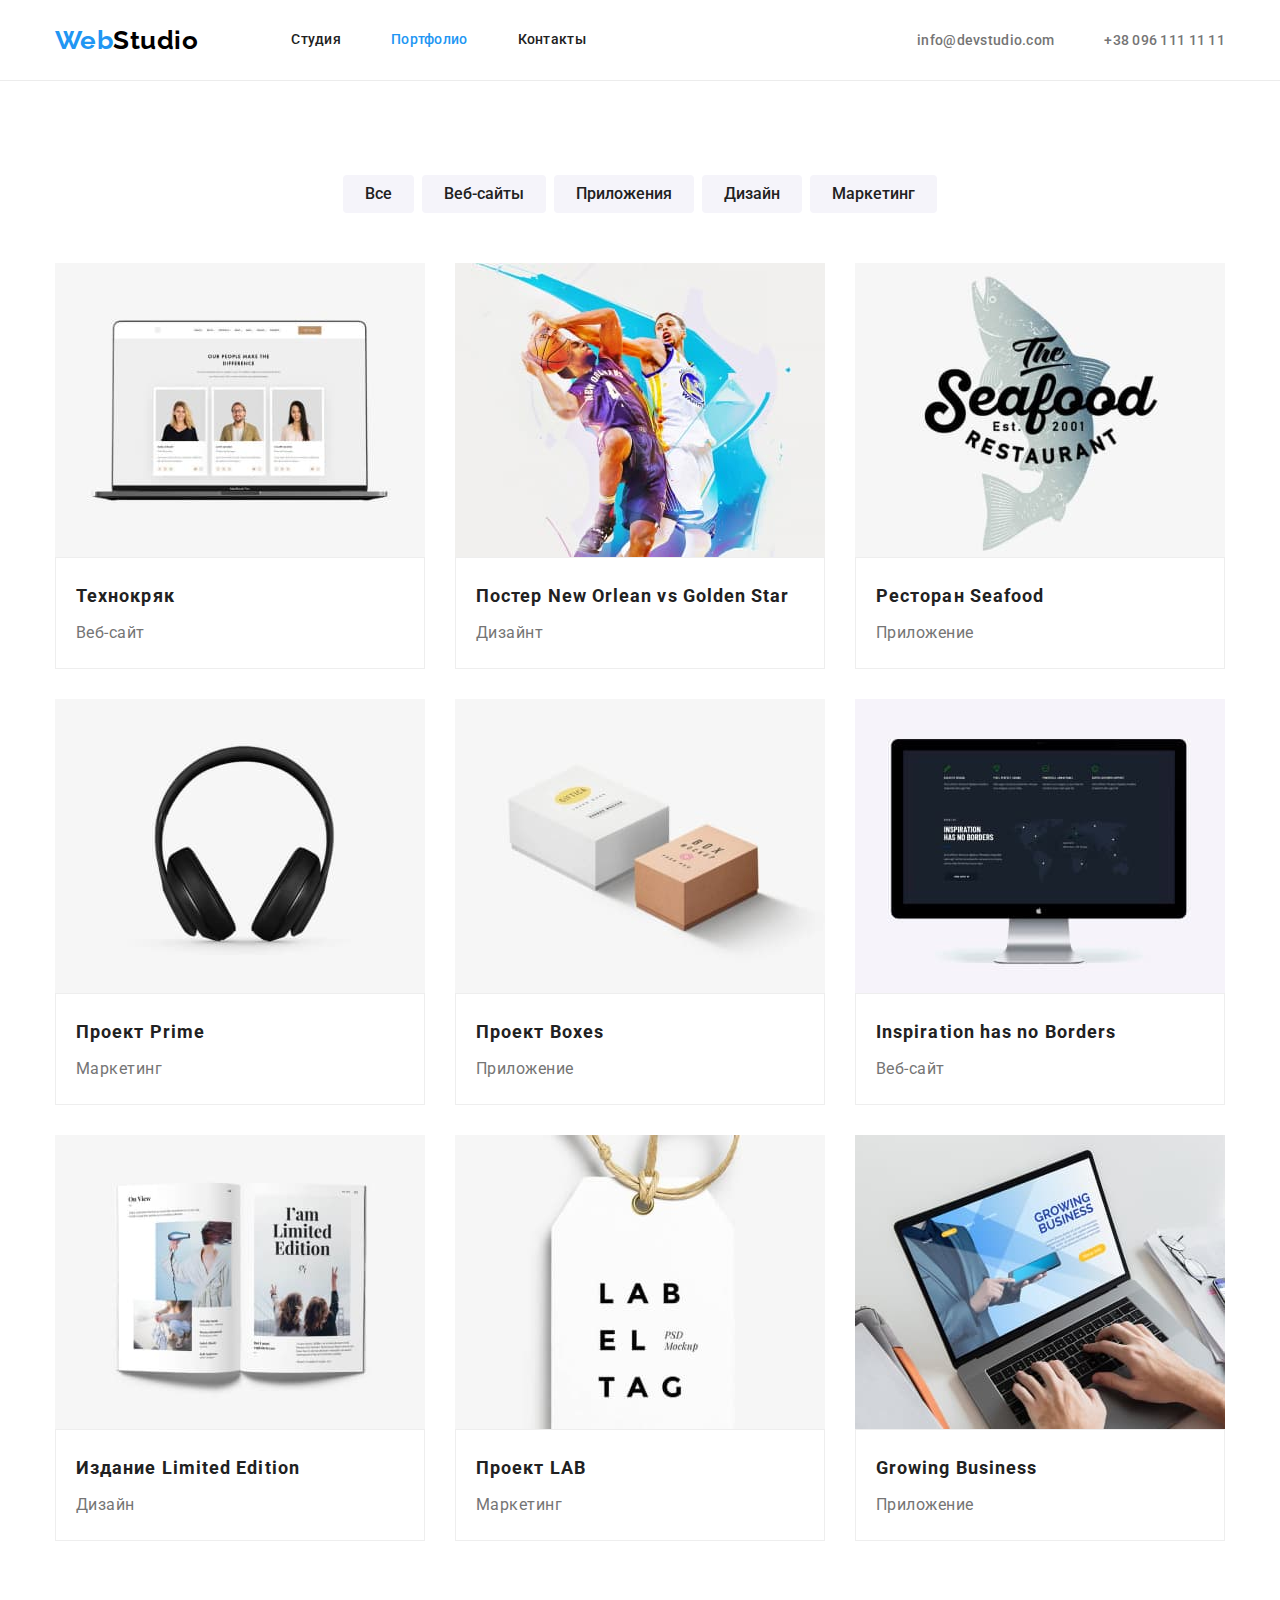
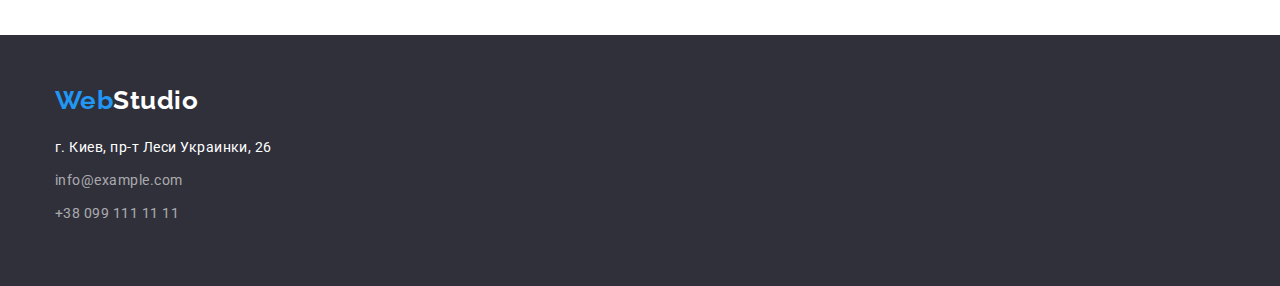
==== commit 8406ab47: "fixed file" ====
--- a/portfolio.html
+++ b/portfolio.html
@@ -45,73 +45,82 @@
         <div class="container">
           <h1 class="visually-hidden">Портфолио</h1>
           <ul class="btn-flex">
-            <li class="btn-flex-element"><button class="btn" type="button">Все</button></li>
-            <li class="btn-flex-element"><button class="btn" type="button">Веб-сайты</button></li>
-            <li class="btn-flex-element"><button class="btn" type="button">Приложения</button></li>
-            <li class="btn-flex-element"><button class="btn" type="button">Дизайн</button></li>
-            <li class="btn-flex-element"><button class="btn" type="button">Маркетинг</button></li>
+            <li class="btn-flex-element"><button class="btn" type="button"><span class="btn-element">Все</span> </button></li>
+            <li class="btn-flex-element"><button class="btn" type="button"><span class="btn-element">Веб-сайты</span> </button></li>
+            <li class="btn-flex-element"><button class="btn" type="button"><span class="btn-element">Приложения</span> </button></li>
+            <li class="btn-flex-element"><button class="btn" type="button"><span class="btn-element">Дизайн</span> </button></li>
+            <li class="btn-flex-element"><button class="btn" type="button"><span class="btn-element">Маркетинг</span> </button></li>
           </ul>
           <ul class="flex-container">
             <li class="flex-element">
               <a href="">
                 <img class="img" src="./images/macbook.jpg" alt="people make the difference" width="370" height="294"/>
-               <div class="imeges"> <h2 class="title-portfolio">Технокряк</h2>
+               <div class="imeges">
+                <h2 class="title-portfolio">Технокряк</h2>
                 <p class="page-portfolio">Веб-сайт</p></a
               ></div>
             </li>
             <li class="flex-element">
               <a href="">
                 <img class="img" src="./images/basketball.jpg" alt="dynamic game" width="370" height="294"/>
-               <div class="imeges"> <h2 class="title-portfolio">Постер New Orlean vs Golden Star</h2>
+               <div class="imeges"> 
+                <h2 class="title-portfolio">Постер New Orlean vs Golden Star</h2>
                 <p class="page-portfolio">Дизайнт</p></a
               ></div>
             </li>
             <li class="flex-element">
               <a href="">
                 <img class="img" src="./images/restourant.jpg" alt="restaurant sign" width="370" height="294"/>
-               <div class="imeges"> <h2 class="title-portfolio">Ресторан Seafood</h2>
+               <div class="imeges"> 
+                <h2 class="title-portfolio">Ресторан Seafood</h2>
                 <p class="page-portfolio">Приложение</p></a
               ></div>
             </li>
             <li class="flex-element">
               <a href="">
                 <img class="img" src="./images/earphones.jpg" alt="black earphones" width="370" height="294"/>
-               <div class="imeges"> <h2 class="title-portfolio">Проект Prime</h2>
+               <div class="imeges"> 
+                <h2 class="title-portfolio">Проект Prime</h2>
                 <p class="page-portfolio">Маркетинг</p></a
               ></div>
             </li>
             <li class="flex-element">
               <a href="">
                 <img class="img" src="./images/boxes.jpg" alt="two boxes" width="370" height="294"/>
-               <div class="imeges"> <h2 class="title-portfolio">Проект Boxes</h2>
+               <div class="imeges"> 
+                <h2 class="title-portfolio">Проект Boxes</h2>
                 <p class="page-portfolio">Приложение</p></a
               ></div>
             </li>
             <li class="flex-element">
               <a href="">
                 <img class="img" src="./images/monitor.jpg" alt="Inspiration" width="370" height="294"/>
-               <div class="imeges"> <h2 class="title-portfolio">Inspiration has no Borders</h2>
+               <div class="imeges"> 
+                <h2 class="title-portfolio">Inspiration has no Borders</h2>
                 <p class="page-portfolio">Веб-сайт</p></a
               ></div>
             </li>
             <li class="flex-element">
               <a href="">
                 <img class="img" src="./images/book.jpg" alt="Limited Edition" width="370" height="294"/>
-               <div class="imeges"> <h2 class="title-portfolio">Издание Limited Edition</h2>
+               <div class="imeges"> 
+                <h2 class="title-portfolio">Издание Limited Edition</h2>
                 <p class="page-portfolio">Дизайн</p></a
               ></div>
             </li>
             <li class="flex-element">
               <a href="">
                 <img class="img" src="./images/labeltag.jpg" alt="label" width="370" height="294"/>
-               <div class="imeges"> <h2 class="title-portfolio">Проект LAB</h2>
+               <div class="imeges"> 
+                <h2 class="title-portfolio">Проект LAB</h2>
                 <p class="page-portfolio">Маркетинг</p></a
               ></div>
             </li>
             <li class="flex-element">
               <a href="">
                 <img class="img" src="./images/notebook.jpg" alt="Growing Business" width="370" height="294"/>
-               <div class="imeges"> <h2 class="title-portfolio">Growing Business</h2>
+               <div class="imeges"> 
+              <h2 class="title-portfolio">Growing Business</h2>
                 <p class="page-portfolio">Приложение</p></a
               ></div>
             </li>
@@ -120,7 +129,7 @@
       </section>
     </main>
     <!-- Футер -->
-<footer class="site-footer">
+  <footer class="site-footer">
       <div class="container">
         <a href="./index.html" class="logo link-block"
           ><span class="logo-web">Web</span><span class="footer-studio">Studio</span></a
--- a/css/styles.css
+++ b/css/styles.css
@@ -42,7 +42,7 @@
 
 
 /* Main-heder */
-.container.main-heder {
+.site-heder {
     border-bottom: 1px solid #ECECEC;
 }
 .main-heder,
@@ -131,6 +131,8 @@
 .hyro {
     background-color: #2F303A;
     text-align: center;
+    padding-top: 200px;
+    padding-bottom: 200px;
 }
 
 .hyro-text {
@@ -147,6 +149,7 @@
         height: 120px;
         margin-right: auto;
         margin-left: auto;
+        margin-bottom: 30px;
 
 }
 .hyro-button {
@@ -161,12 +164,18 @@
         letter-spacing: 0.06em;
         font-family: inherit;
 
-    width: 200px;
-    height: 50px;
+    min-width: 200px;
+    max-height: 50px;
     border-radius: 4px;
-
+    padding: 0px;
   
 }
+
+.hyro-element { 
+    padding: 10px 32px;
+    width: 136px;
+}
+
 /* about company */
 
 .section {
@@ -221,10 +230,12 @@
         line-height: 1.71;
 }
 /* work */
-
+.work-section { 
+    padding-bottom: 94px;
+}
 .work-item {
     display: flex;
-    padding-bottom: 94px;
+    
     
 }
 .work-image {
@@ -276,6 +287,11 @@
 }
 .team-image:last-child {
     margin-right: 0;
+}
+
+.inform-team {
+    padding-top: 30px;
+    padding-bottom: 30px;
 }
 
 .title-name {
@@ -284,7 +300,6 @@
         font-size: 16px;
         line-height: 1.19;
         text-align: center;
-        margin-top: 30px;
         margin-bottom: 10px;
 }
 .text-team {
@@ -295,27 +310,21 @@
             line-height: 1.19;
             text-align: center;
 
-            margin-bottom: 30px;
 }
 /* --FOOTER-- */
 
 .site-footer {
     background-color: #2F303A;
+    padding-top: 50px;
+    padding-bottom: 60px;
 }
 .footer-studio {
     color: #FFFFFF;
 }
 
-.footer-flex {
-
-display: flex;
-padding-top: 60px;
-      margin-right: auto;
-      flex-direction: column;
-}
+
 .link-block {
     display: block;
-    padding-top: 50px;
     margin-right: auto;
     margin-bottom: 20px;
 }
@@ -323,7 +332,7 @@
 
 .address {
     font-family: Roboto, sans-serif;
-    padding-bottom: 60px;
+    
 }
 
 .footer-address {
@@ -367,12 +376,13 @@
     margin-left: auto;
     margin-right: auto;
     justify-content: center;
+    margin-bottom: 50px;
 }
 
 .btn-flex-element {
 
     margin-right: 8px;
-    margin-bottom: 50px;
+    
 }
 
 .btn-flex-element:last-child {
@@ -395,6 +405,11 @@
     padding: 0px;
 }
 
+.btn-element {
+    display: block;
+    padding: 6px 22px;
+}
+
 .btn:hover,
 .btn:focus {
     background-color: var(--bg-hover-logo);
@@ -428,13 +443,11 @@
     display: block;
 }
 .imeges {
-
+    padding: 20px;
     border: 1px solid #EEEEEE;
 }
 
 .title-portfolio {
-        
-        margin-top: 20px;
 
     color: var(--primary-text-color);
 
